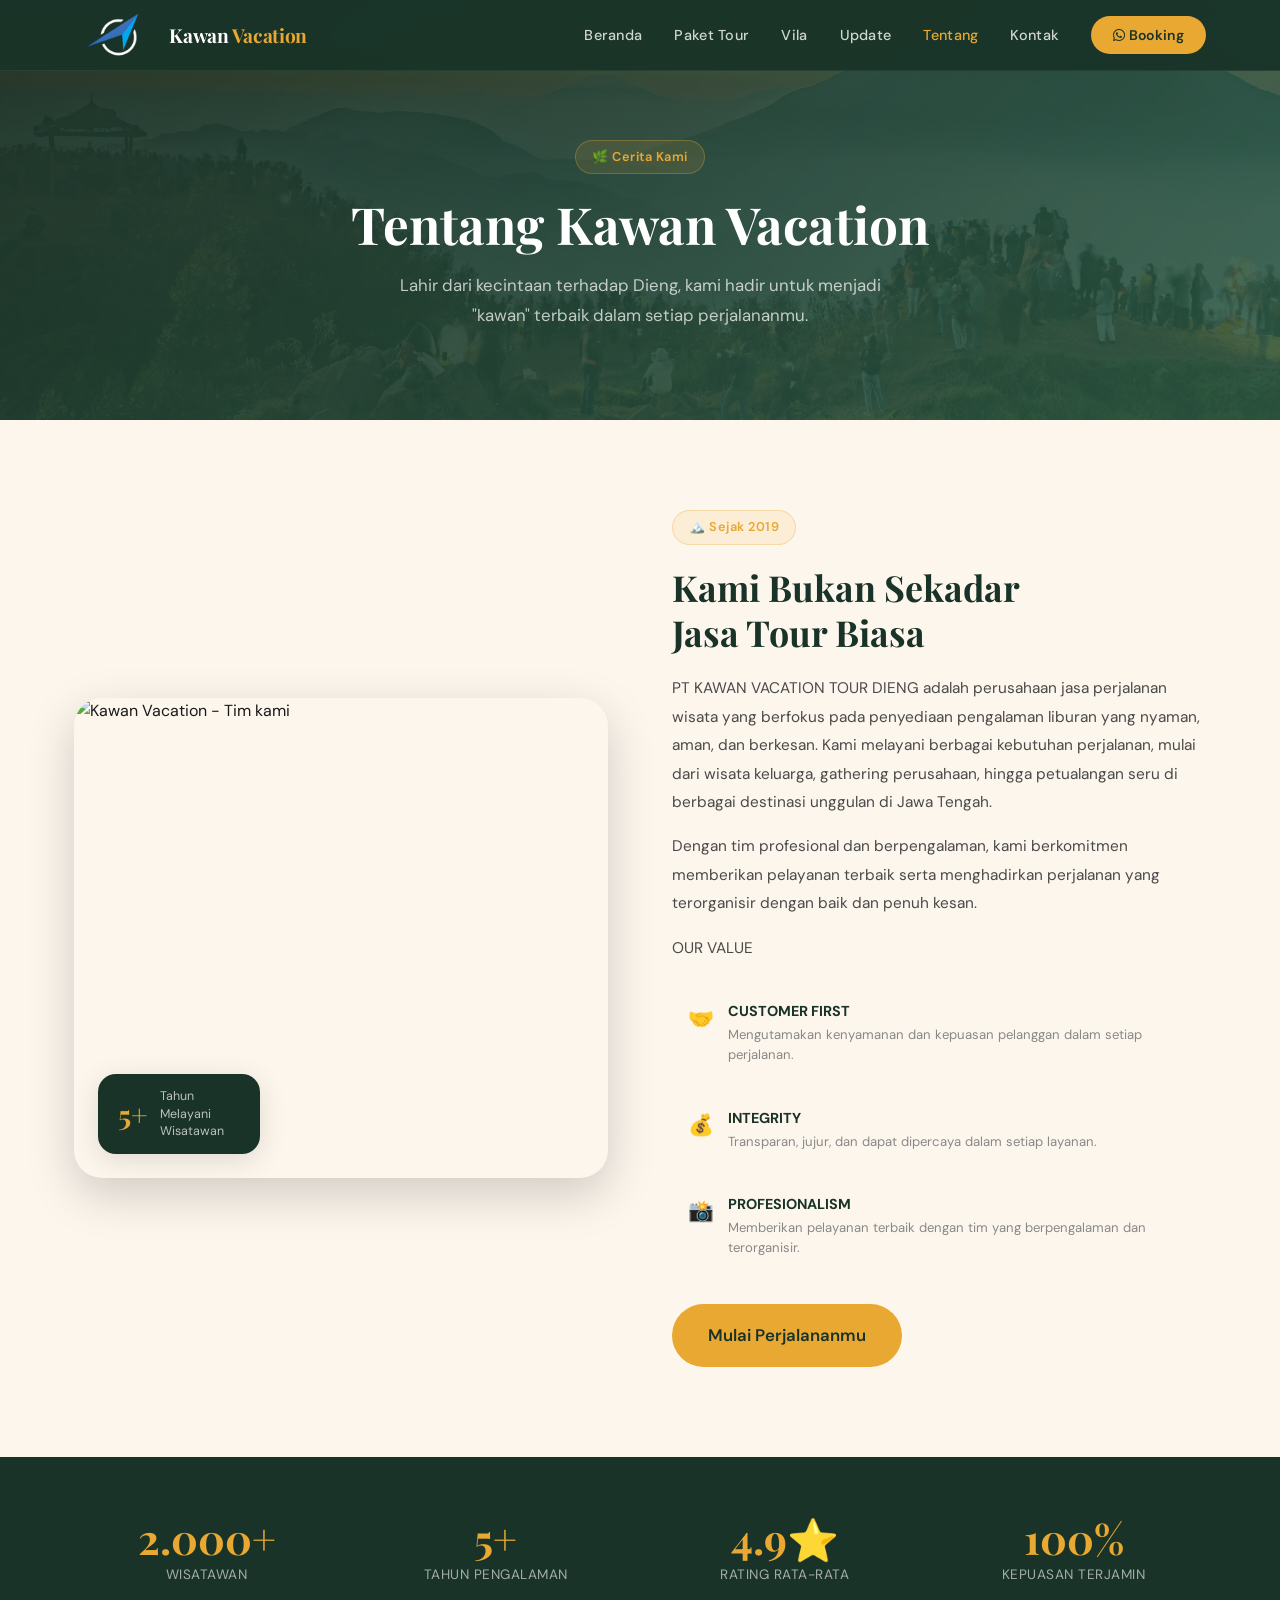
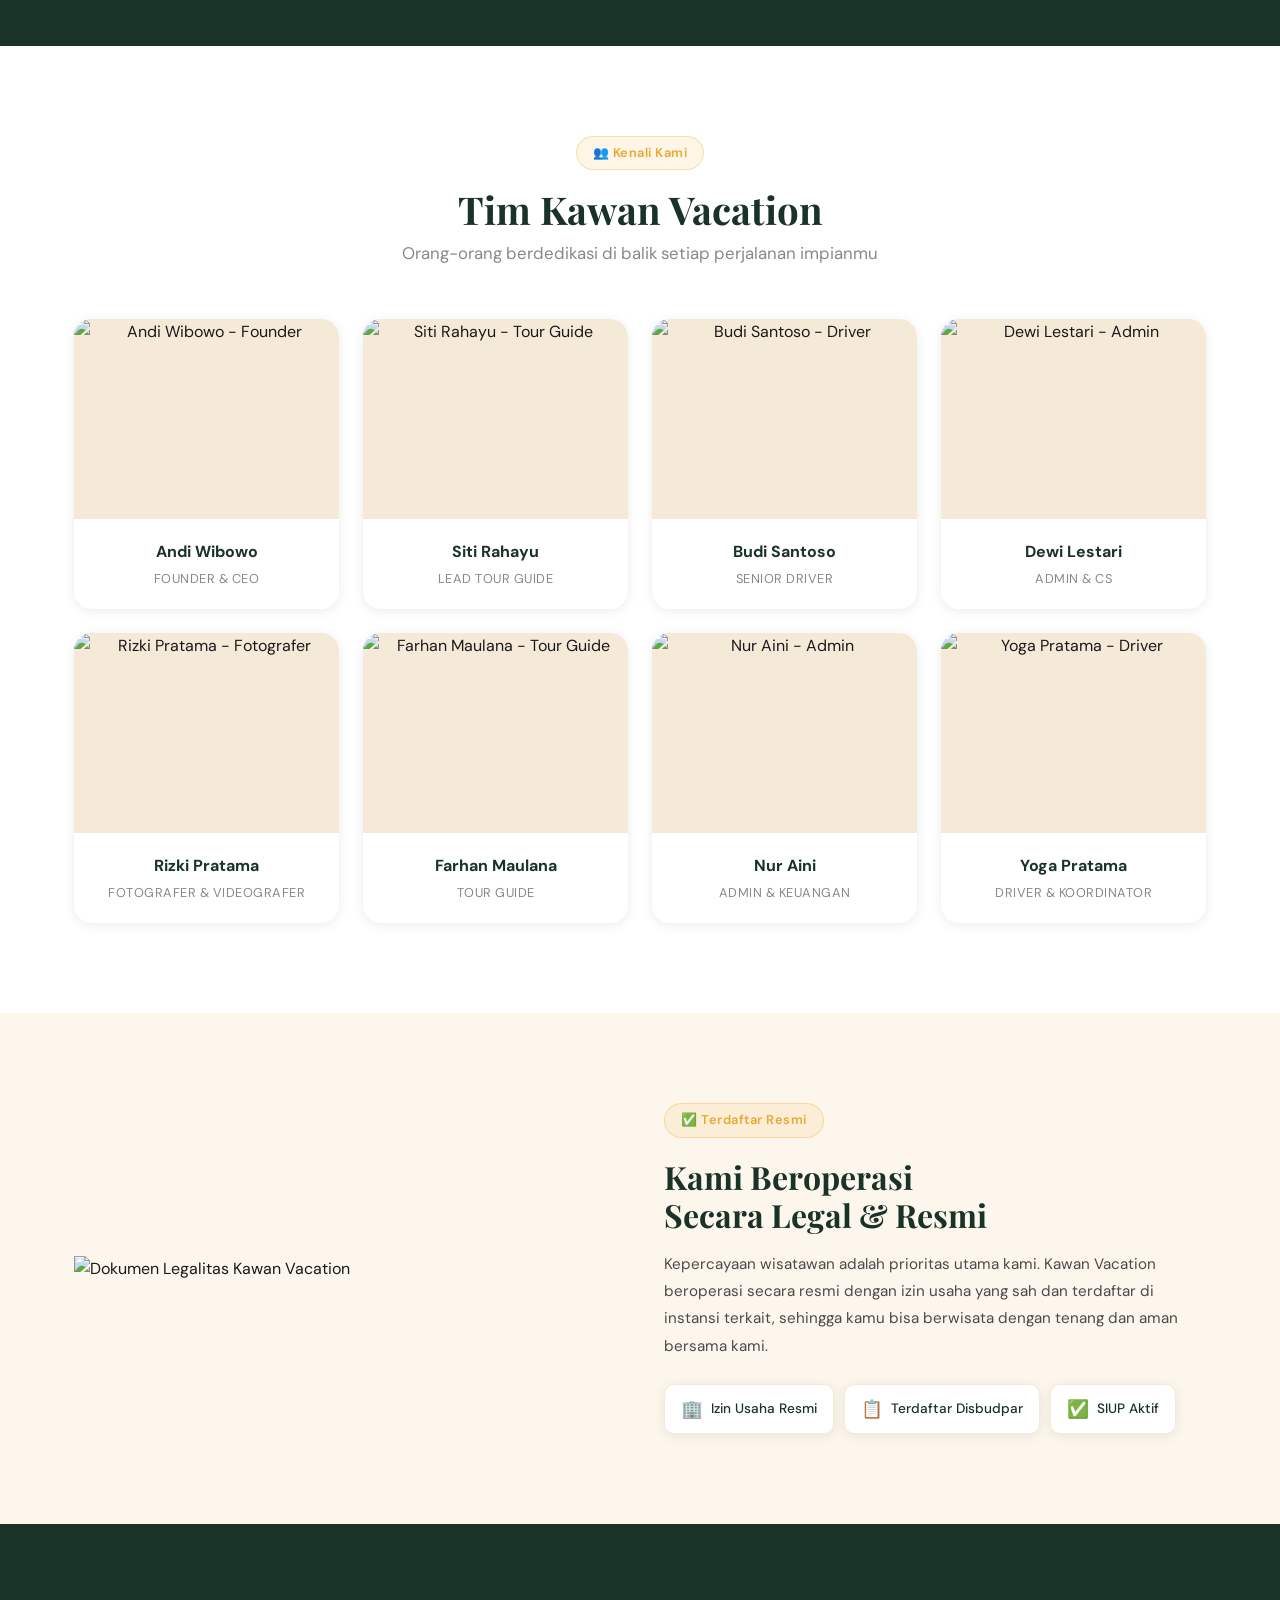
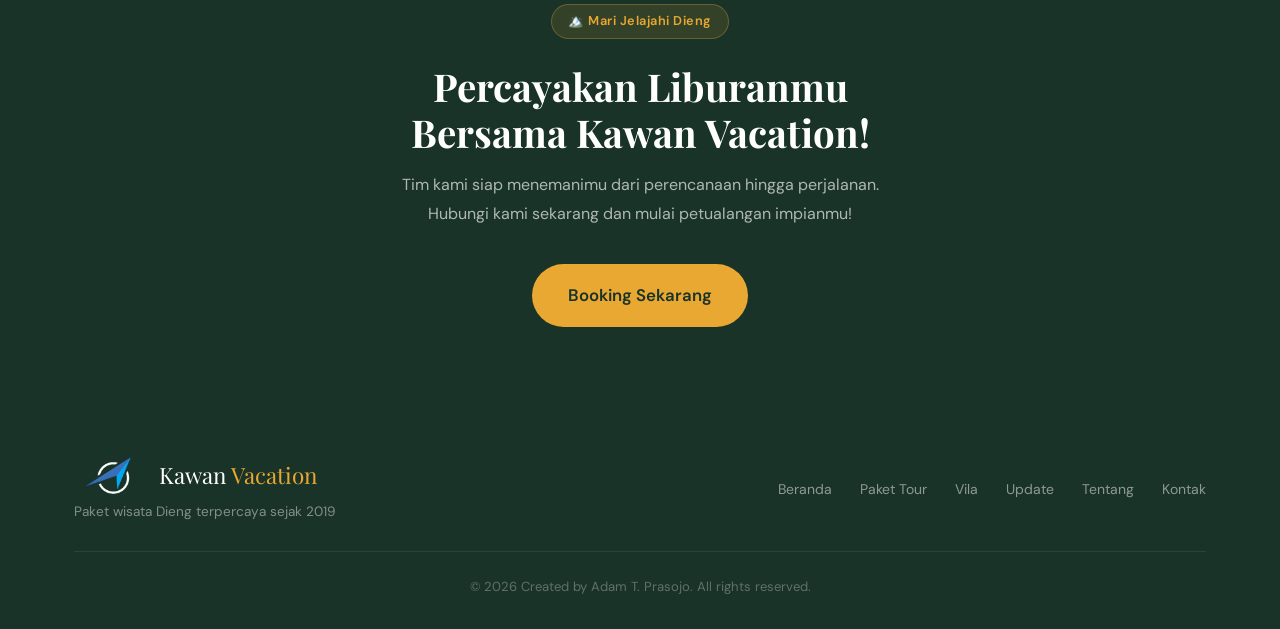
==== about.html @ 7373d50a "Update about.html" ====
<!DOCTYPE html>
<html lang="id">
<head>
  <meta charset="UTF-8" />
  <meta name="viewport" content="width=device-width, initial-scale=1.0" />
  <title>Tentang Kami — Kawan Vacation</title>
  <meta name="description" content="Kawan Vacation — penyedia jasa wisata Dieng terpercaya sejak 2019. Kenali tim kami, cerita kami, dan komitmen kami terhadap kepuasan wisatawan." />
  <link rel="stylesheet" href="css/style (1).css" />
  <link rel="stylesheet" href="https://cdnjs.cloudflare.com/ajax/libs/font-awesome/6.5.0/css/all.min.css">
</head>
<body>

  <!-- ========== NAVBAR ========== -->
  <nav class="navbar">
    <div class="container">
      <a href="index.html" class="navbar-logo">
        <div class="logo-icon">
    <img src="images/logo.png" alt="Kawan Vacation">
  </div>
  <div class="logo-text">Kawan <span>Vacation</span></div>
      </a>
      <ul class="navbar-links" id="navLinks">
        <li><a href="index.html">Beranda</a></li>
        <li><a href="tour.html">Paket Tour</a></li>
        <li><a href="vila.html">Vila</a></li>
        <li><a href="update.html">Update</a></li>
        <li><a href="about.html" class="active">Tentang</a></li>
        <li><a href="contact.html">Kontak</a></li>
        <li><a href="https://wa.me/6282241704850" class="navbar-cta" target="_blank"><i class="fa-brands fa-whatsapp"></i> Booking</a></li>
      </ul>
      <button class="hamburger" id="hamburger" aria-label="Menu">
        <span></span><span></span><span></span>
      </button>
    </div>
  </nav>

  <!-- ========== PAGE HERO ========== -->
  <section class="page-hero">
    <div class="container">
      <span class="badge">🌿 Cerita Kami</span>
      <h1>Tentang Kawan Vacation</h1>
      <p>Lahir dari kecintaan terhadap Dieng, kami hadir untuk menjadi "kawan" terbaik dalam setiap perjalananmu.</p>
    </div>
  </section>

  <!-- ========== STORY SECTION ========== -->
  <section class="section" style="background: var(--cream);">
    <div class="container">
      <div class="about-story-grid">

        <!-- Image Side -->
        <div class="about-story-img">
          <img src="images/tour-1.jpg" alt="Kawan Vacation - Tim kami" loading="lazy" />
          <div class="img-badge">
            <div class="badge-num">5+</div>
            <div class="badge-label">Tahun Melayani Wisatawan</div>
          </div>
        </div>

        <!-- Text Side -->
        <div class="about-story-text">
          <span class="badge">🏔️ Sejak 2019</span>
          <h2>Kami Bukan Sekadar<br/>Jasa Tour Biasa</h2>
          <p>
            PT KAWAN VACATION TOUR DIENG adalah perusahaan jasa perjalanan wisata yang berfokus pada penyediaan pengalaman liburan yang nyaman, aman, dan berkesan. Kami melayani berbagai kebutuhan perjalanan, mulai dari wisata keluarga, gathering perusahaan, hingga petualangan seru di berbagai destinasi unggulan di Jawa Tengah.
          </p>
          <p>
            Dengan tim profesional dan berpengalaman, kami berkomitmen memberikan pelayanan terbaik serta menghadirkan perjalanan yang terorganisir dengan baik dan penuh kesan.
          </p>
          <p>
            OUR VALUE
          </p>

          <div class="about-values">
            <div class="about-value">
              <div class="v-icon">🤝</div>
              <div>
                <h4>CUSTOMER FIRST</h4>
                <p>Mengutamakan kenyamanan dan kepuasan pelanggan dalam setiap perjalanan.</p>
              </div>
            </div>
            <div class="about-value">
              <div class="v-icon">💰</div>
              <div>
                <h4>INTEGRITY</h4>
                <p>Transparan, jujur, dan dapat dipercaya dalam setiap layanan.</p>
              </div>
            </div>
            <div class="about-value">
              <div class="v-icon">📸</div>
              <div>
                <h4>PROFESIONALISM</h4>
                <p>Memberikan pelayanan terbaik dengan tim yang berpengalaman dan terorganisir.</p>
              </div>
            </div>
          </div>

          <a href="https://wa.me/6282241704850" class="btn btn-primary btn-lg btn-wa">
            Mulai Perjalananmu
          </a>
        </div>

      </div>
    </div>
  </section>

  <!-- ========== STATS ROW ========== -->
  <section style="background: var(--green-dark); padding: 60px 0;">
    <div class="container">
      <div style="display:grid; grid-template-columns: repeat(4, 1fr); gap:24px; text-align:center;">
        <div>
          <div style="font-family:'Playfair Display',serif; font-size:2.6rem; font-weight:700; color:var(--gold); line-height:1;">2.000+</div>
          <div style="font-size:0.85rem; color:rgba(255,255,255,0.6); margin-top:6px; text-transform:uppercase; letter-spacing:0.5px;">Wisatawan</div>
        </div>
        <div>
          <div style="font-family:'Playfair Display',serif; font-size:2.6rem; font-weight:700; color:var(--gold); line-height:1;">5+</div>
          <div style="font-size:0.85rem; color:rgba(255,255,255,0.6); margin-top:6px; text-transform:uppercase; letter-spacing:0.5px;">Tahun Pengalaman</div>
        </div>
        <div>
          <div style="font-family:'Playfair Display',serif; font-size:2.6rem; font-weight:700; color:var(--gold); line-height:1;">4.9⭐</div>
          <div style="font-size:0.85rem; color:rgba(255,255,255,0.6); margin-top:6px; text-transform:uppercase; letter-spacing:0.5px;">Rating Rata-rata</div>
        </div>
        <div>
          <div style="font-family:'Playfair Display',serif; font-size:2.6rem; font-weight:700; color:var(--gold); line-height:1;">100%</div>
          <div style="font-size:0.85rem; color:rgba(255,255,255,0.6); margin-top:6px; text-transform:uppercase; letter-spacing:0.5px;">Kepuasan Terjamin</div>
        </div>
      </div>
    </div>
  </section>

  <!-- ========== TEAM SECTION ========== -->
  <section class="section" style="background: var(--white);">
    <div class="container">

      <div style="text-align:center; margin-bottom:52px;">
        <span class="badge" style="margin-bottom:16px; display:inline-flex;">👥 Kenali Kami</span>
        <h2 class="section-title">Tim Kawan Vacation</h2>
        <p class="section-subtitle">Orang-orang berdedikasi di balik setiap perjalanan impianmu</p>
      </div>

      <div class="team-grid">

        <div class="team-card">
          <div class="team-photo">
            <img src="images/team-1.jpg" alt="Andi Wibowo - Founder" loading="lazy" />
          </div>
          <div class="team-info">
            <h4>Andi Wibowo</h4>
            <div class="team-role">Founder & CEO</div>
          </div>
        </div>

        <div class="team-card">
          <div class="team-photo">
            <img src="images/team-1.jpg" alt="Siti Rahayu - Tour Guide" loading="lazy" />
          </div>
          <div class="team-info">
            <h4>Siti Rahayu</h4>
            <div class="team-role">Lead Tour Guide</div>
          </div>
        </div>

        <div class="team-card">
          <div class="team-photo">
            <img src="images/team-1.jpg" alt="Budi Santoso - Driver" loading="lazy" />
          </div>
          <div class="team-info">
            <h4>Budi Santoso</h4>
            <div class="team-role">Senior Driver</div>
          </div>
        </div>

        <div class="team-card">
          <div class="team-photo">
            <img src="images/team-1.jpg" alt="Dewi Lestari - Admin" loading="lazy" />
          </div>
          <div class="team-info">
            <h4>Dewi Lestari</h4>
            <div class="team-role">Admin & CS</div>
          </div>
        </div>

        <div class="team-card">
          <div class="team-photo">
            <img src="images/team-1.jpg" alt="Rizki Pratama - Fotografer" loading="lazy" />
          </div>
          <div class="team-info">
            <h4>Rizki Pratama</h4>
            <div class="team-role">Fotografer & Videografer</div>
          </div>
        </div>

        <div class="team-card">
          <div class="team-photo">
            <img src="images/team-1.jpg" alt="Farhan Maulana - Tour Guide" loading="lazy" />
          </div>
          <div class="team-info">
            <h4>Farhan Maulana</h4>
            <div class="team-role">Tour Guide</div>
          </div>
        </div>

        <div class="team-card">
          <div class="team-photo">
            <img src="images/team-1.jpg" alt="Nur Aini - Admin" loading="lazy" />
          </div>
          <div class="team-info">
            <h4>Nur Aini</h4>
            <div class="team-role">Admin & Keuangan</div>
          </div>
        </div>

        <div class="team-card">
          <div class="team-photo">
            <img src="images/team-1.jpg" alt="Yoga Pratama - Driver" loading="lazy" />
          </div>
          <div class="team-info">
            <h4>Yoga Pratama</h4>
            <div class="team-role">Driver & Koordinator</div>
          </div>
        </div>

      </div>
    </div>
  </section>

  <!-- ========== LEGALITY SECTION ========== -->
  <section class="section legal-section">
    <div class="container">
      <div class="legal-inner">

        <div class="legalitas-img-wrap">
          <img src="images/legal.jpg" alt="Dokumen Legalitas Kawan Vacation" loading="lazy" />
        </div>

        <div class="legal-content">
          <span class="badge">✅ Terdaftar Resmi</span>
          <h2>Kami Beroperasi<br/>Secara Legal & Resmi</h2>
          <p>
            Kepercayaan wisatawan adalah prioritas utama kami. Kawan Vacation beroperasi secara resmi dengan izin usaha yang sah dan terdaftar di instansi terkait, sehingga kamu bisa berwisata dengan tenang dan aman bersama kami.
          </p>

          <div class="legal-badges">
            <div class="legal-badge">
              <span>🏢</span> Izin Usaha Resmi
            </div>
            <div class="legal-badge">
              <span>📋</span> Terdaftar Disbudpar
            </div>
            <div class="legal-badge">
              <span>✅</span> SIUP Aktif
            </div>
          </div>
        </div>

      </div>
    </div>
  </section>

  <!-- ========== CTA BANNER ========== -->
  <section class="cta-banner">
    <div class="container">
      <span class="badge" style="display:inline-flex; margin-bottom:16px;">🏔️ Mari Jelajahi Dieng</span>
      <h2>Percayakan Liburanmu<br/>Bersama Kawan Vacation!</h2>
      <p>Tim kami siap menemanimu dari perencanaan hingga perjalanan. Hubungi kami sekarang dan mulai petualangan impianmu!</p>
      <a href="https://wa.me/6282241704850?text=Saya%20ingin%20booking%20paket%20wisata%20Dieng" class="btn btn-primary btn-lg btn-wa">
        Booking Sekarang
      </a>
    </div>
  </section>

  <!-- ========== FOOTER ========== -->
  <footer class="footer">
    <div class="container">
      <div class="footer-inner">
        <div class="footer-brand">
          <div class="footer-logo">
          <img src="images/logo.png" alt="Kawan Vacation">
          <div class="logo-text">Kawan <span>Vacation</span></div>
        </div>
          <p>Paket wisata Dieng terpercaya sejak 2019</p>
        </div>
        <ul class="footer-links">
          <li><a href="index.html">Beranda</a></li>
          <li><a href="tour.html">Paket Tour</a></li>
          <li><a href="vila.html">Vila</a></li>
          <li><a href="update.html">Update</a></li>
          <li><a href="about.html">Tentang</a></li>
          <li><a href="contact.html">Kontak</a></li>
        </ul>
      </div>
      <p class="footer-copy">© 2026 Created by Adam T. Prasojo. All rights reserved.</p>
    </div>
  </footer>

  <script>
    const hamburger = document.getElementById('hamburger');
    const navLinks  = document.getElementById('navLinks');
    hamburger.addEventListener('click', () => navLinks.classList.toggle('open'));
  </script>
</body>
</html>
---- css/style (1).css ----
/* ============================================
   KAWAN VACATION — Shared Design System
   ============================================ */

@import url('https://fonts.googleapis.com/css2?family=Playfair+Display:wght@600;700;800&family=DM+Sans:wght@300;400;500;600&display=swap');

/* --- CSS Variables --- */
:root {
  --green-dark:   #1a3328;
  --green-mid:    #2d5a45;
  --green-light:  #3d7a5e;
  --gold:         #e8a832;
  --gold-light:   #f5c842;
  --cream:        #fdf6ed;
  --cream-dark:   #f5ead8;
  --white:        #ffffff;
  --text-dark:    #1a1a1a;
  --text-mid:     #4a4a4a;
  --text-muted:   #888888;
  --shadow-sm:    0 2px 12px rgba(0,0,0,0.08);
  --shadow-md:    0 6px 28px rgba(0,0,0,0.12);
  --shadow-lg:    0 16px 48px rgba(0,0,0,0.18);
  --radius-sm:    10px;
  --radius-md:    18px;
  --radius-lg:    28px;
  --radius-full:  999px;
  --transition:   all 0.3s cubic-bezier(0.4, 0, 0.2, 1);
}

/* --- Reset --- */
*, *::before, *::after { box-sizing: border-box; margin: 0; padding: 0; }
html { scroll-behavior: smooth; }
body {
  font-family: 'DM Sans', sans-serif;
  background: var(--cream);
  color: var(--text-dark);
  line-height: 1.6;
  -webkit-font-smoothing: antialiased;
}
img { display: block; width: 100%; object-fit: cover; }
a { text-decoration: none; color: inherit; }
ul { list-style: none; }

/* --- Typography --- */
.font-display { font-family: 'Playfair Display', serif; }

h1, h2, h3 { font-family: 'Playfair Display', serif; line-height: 1.2; }

/* --- Layout --- */
.container {
  max-width: 1180px;
  margin: 0 auto;
  padding: 0 24px;
}

.section {
  padding: 90px 0;
}

.section-title {
  font-size: clamp(1.8rem, 3vw, 2.6rem);
  color: var(--green-dark);
  margin-bottom: 8px;
}
.section-subtitle {
  font-size: 1.05rem;
  color: var(--text-muted);
  margin-bottom: 52px;
}

/* --- Navbar --- */
.navbar {
  position: fixed;
  top: 0; left: 0; right: 0;
  z-index: 999;
  background: rgba(26, 51, 40, 0.96);
  backdrop-filter: blur(12px);
  -webkit-backdrop-filter: blur(12px);
  border-bottom: 1px solid rgba(255,255,255,0.06);
  transition: var(--transition);
}

.navbar .container {
  display: flex;
  align-items: center;
  justify-content: space-between;
  height: 70px;
}

.navbar-logo {
  display: flex;
  align-items: center;
  gap: 10px;
}
.navbar-logo .logo-icon {
  width: auto;
  height: auto;
  background: none;
  border-radius: 0;
  padding: 0;
}
.navbar-logo .logo-icon img {
  height: 48px;   /* bebas: 48–60px */
  width: auto;
  display: block;
}

.navbar-logo .logo-text {
  font-family: 'Playfair Display', serif;
  font-size: 1.2rem;
  font-weight: 700;
  color: var(--white);
  letter-spacing: -0.3px;
}
.navbar-logo .logo-text span { color: var(--gold); }

.navbar-links {
  display: flex;
  gap: 32px;
}
.navbar-links a {
  color: rgba(255,255,255,0.8);
  font-size: 0.9rem;
  font-weight: 500;
  transition: var(--transition);
  letter-spacing: 0.3px;
}
.navbar-links a:hover,
.navbar-links a.active { color: var(--gold); }

.navbar-cta {
  background: var(--gold);
  color: var(--green-dark) !important;
  font-weight: 600 !important;
  padding: 10px 22px;
  border-radius: var(--radius-full);
  font-size: 0.875rem !important;
  transition: var(--transition) !important;
  white-space: nowrap;
}
.navbar-cta:hover {
  background: var(--gold-light) !important;
  transform: translateY(-1px);
  box-shadow: 0 4px 16px rgba(232,168,50,0.4) !important;
}

/* Hamburger */
.hamburger {
  display: none;
  flex-direction: column;
  gap: 5px;
  background: none;
  border: none;
  cursor: pointer;
  padding: 4px;
}
.hamburger span {
  display: block;
  width: 24px; height: 2px;
  background: var(--white);
  border-radius: 2px;
  transition: var(--transition);
}

/* --- Buttons --- */
.btn {
  display: inline-flex;
  align-items: center;
  gap: 8px;
  padding: 14px 28px;
  border-radius: var(--radius-full);
  font-family: 'DM Sans', sans-serif;
  font-size: 0.95rem;
  font-weight: 600;
  cursor: pointer;
  border: none;
  transition: var(--transition);
  white-space: nowrap;
}
.btn-primary {
  background: var(--gold);
  color: var(--green-dark);
}
.btn-primary:hover {
  background: var(--gold-light);
  transform: translateY(-2px);
  box-shadow: 0 8px 24px rgba(232,168,50,0.45);
}
.btn-outline {
  background: transparent;
  color: var(--white);
  border: 2px solid rgba(255,255,255,0.5);
}
.btn-outline:hover {
  background: rgba(255,255,255,0.1);
  border-color: var(--white);
}
.btn-green {
  background: var(--green-mid);
  color: var(--white);
}
.btn-green:hover {
  background: var(--green-dark);
  transform: translateY(-2px);
  box-shadow: 0 8px 24px rgba(26,51,40,0.3);
}
.btn-full { width: 100%; justify-content: center; }
.btn-lg { padding: 18px 36px; font-size: 1.05rem; }
.btn-wa::before { content: none !important; }

/* --- Cards --- */
.card {
  background: var(--white);
  border-radius: var(--radius-md);
  overflow: hidden;
  box-shadow: var(--shadow-sm);
  transition: var(--transition);
}
.card:hover {
  transform: translateY(-6px);
  box-shadow: var(--shadow-md);
}
.card-img {
  height: 220px;
  overflow: hidden;
  position: relative;
  background: var(--cream-dark);
}
.card-img img {
  height: 100%;
  transition: transform 0.5s ease;
}
.card:hover .card-img img { transform: scale(1.06); }
.card-body { padding: 24px; }
.card-label {
  display: inline-block;
  background: var(--cream-dark);
  color: var(--green-mid);
  font-size: 0.75rem;
  font-weight: 600;
  padding: 4px 12px;
  border-radius: var(--radius-full);
  margin-bottom: 10px;
  letter-spacing: 0.5px;
  text-transform: uppercase;
}
.card-title {
  font-size: 1.2rem;
  color: var(--green-dark);
  margin-bottom: 6px;
}
.card-price {
  font-size: 1.35rem;
  font-weight: 700;
  color: var(--gold);
  margin-bottom: 12px;
}
.card-price span {
  font-size: 0.8rem;
  font-weight: 400;
  color: var(--text-muted);
}
.card-desc {
  font-size: 0.9rem;
  color: var(--text-mid);
  margin-bottom: 20px;
  line-height: 1.7;
}

/* Facility list */
.facility-list {
  margin-bottom: 20px;
}
.facility-list li {
  font-size: 0.875rem;
  color: var(--text-mid);
  padding: 5px 0;
  display: flex;
  align-items: center;
  gap: 8px;
  border-bottom: 1px solid var(--cream-dark);
}
.facility-list li:last-child { border-bottom: none; }
.facility-list li::before {
  content: "✓";
  color: var(--green-mid);
  font-weight: 700;
  font-size: 0.8rem;
  flex-shrink: 0;
}

/* --- Grid --- */
.grid-2 { display: grid; grid-template-columns: repeat(2, 1fr); gap: 28px; }
.grid-3 { display: grid; grid-template-columns: repeat(3, 1fr); gap: 28px; }
.grid-4 { display: grid; grid-template-columns: repeat(4, 1fr); gap: 24px; }

/* --- Badge --- */
.badge {
  display: inline-flex;
  align-items: center;
  gap: 6px;
  background: rgba(232,168,50,0.12);
  color: var(--gold);
  border: 1px solid rgba(232,168,50,0.3);
  padding: 6px 16px;
  border-radius: var(--radius-full);
  font-size: 0.8rem;
  font-weight: 600;
  letter-spacing: 0.5px;
}

/* ============================================
   HERO SECTION
   ============================================ */
.hero {
  min-height: 100vh;
  background:
    linear-gradient(165deg, rgba(10,28,20,0.88) 0%, rgba(30,70,50,0.72) 60%, rgba(10,28,20,0.9) 100%),
    url('images/tour-2.jpg') center/cover no-repeat;
  display: flex;
  align-items: center;
  padding: 120px 0 80px;
  position: relative;
  overflow: hidden;
}
.hero::after {
  content: '';
  position: absolute;
  bottom: -2px; left: 0; right: 0;
  height: 80px;
  background: var(--cream);
  clip-path: ellipse(55% 100% at 50% 100%);
}

.hero-content {
  max-width: 680px;
}
.hero-badge { margin-bottom: 20px; }
.hero-title {
  font-size: clamp(2.2rem, 4.5vw, 3.6rem);
  color: var(--white);
  line-height: 1.15;
  margin-bottom: 16px;
  letter-spacing: -0.5px;
}
.hero-title em {
  font-style: normal;
  color: var(--gold);
  display: block;
}
.hero-subtitle {
  font-size: 1.05rem;
  color: rgba(255,255,255,0.75);
  margin-bottom: 40px;
  max-width: 500px;
  line-height: 1.8;
}

/* Package Pills in Hero */
.hero-packages {
  display: flex;
  flex-wrap: wrap;
  gap: 10px;
  margin-bottom: 40px;
}
.pkg-pill {
  background: rgba(255,255,255,0.1);
  border: 1px solid rgba(255,255,255,0.2);
  backdrop-filter: blur(8px);
  border-radius: var(--radius-full);
  padding: 8px 16px;
  font-size: 0.82rem;
  color: var(--white);
  transition: var(--transition);
  cursor: default;
}
.pkg-pill:hover {
  background: rgba(232,168,50,0.2);
  border-color: var(--gold);
  color: var(--gold);
}
.pkg-pill strong { color: var(--gold-light); font-weight: 600; }

.hero-cta { display: flex; gap: 14px; flex-wrap: wrap; }

/* ============================================
   TRUST / RATING SECTION
   ============================================ */
.trust-section {
  padding: 60px 0;
  background: var(--white);
}
.trust-inner {
  display: flex;
  align-items: center;
  justify-content: space-between;
  gap: 40px;
  flex-wrap: wrap;
}
.trust-rating {
  display: flex;
  align-items: center;
  gap: 16px;
}
.rating-score {
  font-family: 'Playfair Display', serif;
  font-size: 3.2rem;
  font-weight: 700;
  color: var(--green-dark);
  line-height: 1;
}
.rating-stars { font-size: 1.2rem; letter-spacing: 2px; }
.rating-label { font-size: 0.85rem; color: var(--text-muted); margin-top: 2px; }
.trust-divider {
  width: 1px;
  height: 60px;
  background: var(--cream-dark);
}
.trust-stat {
  text-align: center;
}
.trust-stat .number {
  font-family: 'Playfair Display', serif;
  font-size: 1.8rem;
  font-weight: 700;
  color: var(--green-dark);
}
.trust-stat .label {
  font-size: 0.8rem;
  color: var(--text-muted);
  text-transform: uppercase;
  letter-spacing: 0.5px;
}
.trust-text {
  max-width: 320px;
  font-size: 0.95rem;
  color: var(--text-mid);
  line-height: 1.7;
}
.trust-text strong { color: var(--green-dark); }

/* ============================================
   FEATURED PACKAGES
   ============================================ */
.featured-packages {
  background: var(--cream);
}
.section-header {
  display: flex;
  align-items: flex-end;
  justify-content: space-between;
  margin-bottom: 52px;
  flex-wrap: wrap;
  gap: 16px;
}
.section-header .left { }

/* ============================================
   TOUR PAGE — MAIN PACKAGES
   ============================================ */
.tour-hero {
  background:
    linear-gradient(135deg, rgba(26,51,40,0.95) 0%, rgba(45,90,69,0.85) 100%),
    url('images/tour-1.jpg') center/cover no-repeat;
  padding: 140px 0 90px;
  text-align: center;
}
.tour-hero h1 { color: var(--white); margin-bottom: 14px; }
.tour-hero p  { color: rgba(255,255,255,0.72); font-size: 1.05rem; }

.pickup-tag {
  display: inline-flex;
  align-items: center;
  gap: 6px;
  background: var(--cream-dark);
  color: var(--green-mid);
  font-size: 0.8rem;
  font-weight: 600;
  padding: 5px 12px;
  border-radius: var(--radius-full);
  margin-bottom: 12px;
}

/* ============================================
   EXTRA PAKET — 2 col layout
   ============================================ */
.extra-section { background: var(--white); }

.extra-item {
  display: grid;
  grid-template-columns: 1fr 1fr;
  gap: 0;
  border-radius: var(--radius-md);
  overflow: hidden;
  box-shadow: var(--shadow-sm);
  margin-bottom: 32px;
  background: var(--white);
  transition: var(--transition);
}
.extra-item:hover { box-shadow: var(--shadow-md); }
.extra-item.reverse { direction: rtl; }
.extra-item.reverse > * { direction: ltr; }

.extra-img {
  height: 320px;
  overflow: hidden;
  position: relative;
  background: var(--cream-dark);
}
.extra-img img { height: 100%; object-fit: cover; transition: transform 0.5s ease; }
.extra-item:hover .extra-img img { transform: scale(1.04); }

.extra-content {
  padding: 36px 40px;
  display: flex;
  flex-direction: column;
  justify-content: center;
}
.extra-content .card-label { margin-bottom: 10px; }
.extra-content h3 {
  font-size: 1.5rem;
  color: var(--green-dark);
  margin-bottom: 6px;
}
.extra-content .card-price { margin-bottom: 6px; }
.extra-min {
  font-size: 0.82rem;
  color: var(--text-muted);
  margin-bottom: 18px;
}
.extra-content .facility-list { margin-bottom: 24px; }

/* Jeep zones */
.jeep-zones {
  display: flex;
  flex-direction: column;
  gap: 8px;
  margin-bottom: 20px;
}
.jeep-zone {
  display: flex;
  align-items: center;
  justify-content: space-between;
  background: var(--cream);
  border-radius: var(--radius-sm);
  padding: 10px 16px;
  font-size: 0.875rem;
}
.jeep-zone .zone-name { font-weight: 600; color: var(--green-dark); }
.jeep-zone .zone-price { color: var(--gold); font-weight: 700; }
.jeep-zone .zone-cap { color: var(--text-muted); font-size: 0.78rem; }

/* ============================================
   VEHICLE RENTAL
   ============================================ */
.vehicle-section { background: var(--cream); }
.vehicle-section .section-hero-sub {
  text-align: center;
  margin-bottom: 48px;
}
.vehicle-section .start-from {
  display: inline-block;
  background: var(--green-dark);
  color: var(--gold);
  padding: 8px 24px;
  border-radius: var(--radius-full);
  font-size: 0.95rem;
  font-weight: 600;
  margin-top: 10px;
}

.vehicle-card {
  background: var(--white);
  border-radius: var(--radius-md);
  overflow: hidden;
  box-shadow: var(--shadow-sm);
  transition: var(--transition);
  text-align: center;
}
.vehicle-card:hover {
  transform: translateY(-5px);
  box-shadow: var(--shadow-md);
}
.vehicle-card .card-img { height: 180px; }
.vehicle-card .card-body { padding: 20px; }
.vehicle-card h3 { font-size: 1rem; color: var(--green-dark); margin-bottom: 4px; }
.vehicle-card .v-price { font-size: 1.15rem; font-weight: 700; color: var(--gold); margin-bottom: 4px; }
.vehicle-card .v-cap { font-size: 0.8rem; color: var(--text-muted); }

.vehicle-cta-wrap {
  text-align: center;
  margin-top: 48px;
}

/* ============================================
   FOOTER
   ============================================ */
.footer {
  background: var(--green-dark);
  color: rgba(255,255,255,0.6);
  padding: 48px 0 32px;
}
.footer-logo {
  display: flex;
  align-items: center;
  gap: 10px;
}

.footer-logo img {
  height: 42px;
  width: auto;
}
.footer-inner {
  display: flex;
  align-items: center;
  justify-content: space-between;
  flex-wrap: wrap;
  gap: 20px;
  padding-bottom: 28px;
  border-bottom: 1px solid rgba(255,255,255,0.08);
  margin-bottom: 24px;
}
.footer-brand .logo-text {
  font-family: 'Playfair Display', serif;
  font-size: 1.4rem;
  color: var(--white);
}
.footer-brand .logo-text span { color: var(--gold); }
.footer-brand p {
  font-size: 0.85rem;
  color: rgba(255,255,255,0.45);
  margin-top: 4px;
}
.footer-links {
  display: flex;
  gap: 28px;
}
.footer-links a {
  font-size: 0.875rem;
  color: rgba(255,255,255,0.5);
  transition: var(--transition);
}
.footer-links a:hover { color: var(--gold); }
.footer-copy {
  text-align: center;
  font-size: 0.82rem;
  color: rgba(255,255,255,0.3);
}

/* ============================================
   RESPONSIVE
   ============================================ */
@media (max-width: 1024px) {
  .grid-4 { grid-template-columns: repeat(2, 1fr); }
}

@media (max-width: 768px) {
  .section { padding: 64px 0; }

  .navbar-links { display: none; }
  .navbar-links.open {
    display: flex;
    flex-direction: column;
    position: absolute;
    top: 70px; left: 0; right: 0;
    background: var(--green-dark);
    padding: 20px 24px;
    gap: 18px;
    border-bottom: 1px solid rgba(255,255,255,0.1);
  }
  .hamburger { display: flex; }

  .grid-2, .grid-3, .grid-4 { grid-template-columns: 1fr; }

  .trust-inner { flex-direction: column; align-items: flex-start; }
  .trust-divider { display: none; }

  .section-header { flex-direction: column; align-items: flex-start; }

  .extra-item, .extra-item.reverse {
    grid-template-columns: 1fr;
    direction: ltr;
  }
  .extra-img { height: 240px; }

  .hero-packages { gap: 8px; }
  .pkg-pill { font-size: 0.78rem; padding: 7px 13px; }

  .footer-inner { flex-direction: column; }
  .footer-links { flex-wrap: wrap; gap: 16px; }
}

@media (max-width: 480px) {
  .hero-title { font-size: 2rem; }
  .hero-cta { flex-direction: column; }
  .btn-lg { width: 100%; justify-content: center; }
}

/* ============================================
   PAGE HERO (reusable sub-page banner)
   ============================================ */
.page-hero {
  background:
    linear-gradient(135deg, rgba(26,51,40,0.95) 0%, rgba(45,90,69,0.85) 100%),
    url('images/tour-1.jpg') center/cover no-repeat;
  padding: 140px 0 90px;
  text-align: center;
}
.page-hero h1 {
  color: var(--white);
  font-size: clamp(2rem, 4vw, 3.2rem);
  margin-bottom: 14px;
}
.page-hero p {
  color: rgba(255,255,255,0.72);
  font-size: 1.05rem;
  max-width: 520px;
  margin: 0 auto;
  line-height: 1.8;
}
.page-hero .badge { margin-bottom: 20px; display: inline-flex; }

/* ============================================
   NEWS / UPDATE PAGE
   ============================================ */
.news-card {
  background: var(--white);
  border-radius: var(--radius-md);
  overflow: hidden;
  box-shadow: var(--shadow-sm);
  transition: var(--transition);
  display: flex;
  flex-direction: column;
}
.news-card:hover {
  transform: translateY(-6px);
  box-shadow: var(--shadow-md);
}
.news-card .card-img { height: 210px; }
.news-card .card-img img { height: 100%; transition: transform 0.5s ease; }
.news-card:hover .card-img img { transform: scale(1.06); }

.news-body {
  padding: 24px;
  display: flex;
  flex-direction: column;
  flex: 1;
}
.news-meta {
  display: flex;
  align-items: center;
  gap: 10px;
  margin-bottom: 12px;
  flex-wrap: wrap;
}
.news-date {
  font-size: 0.78rem;
  color: var(--text-muted);
  display: flex;
  align-items: center;
  gap: 4px;
}
.news-title {
  font-size: 1.1rem;
  color: var(--green-dark);
  margin-bottom: 10px;
  line-height: 1.4;
}
.news-excerpt {
  font-size: 0.875rem;
  color: var(--text-mid);
  line-height: 1.75;
  flex: 1;
  margin-bottom: 20px;
}
.btn-text {
  background: none;
  border: none;
  color: var(--green-mid);
  font-family: 'DM Sans', sans-serif;
  font-size: 0.875rem;
  font-weight: 600;
  cursor: pointer;
  padding: 0;
  display: inline-flex;
  align-items: center;
  gap: 6px;
  transition: var(--transition);
}
.btn-text:hover {
  color: var(--gold);
  gap: 10px;
}

/* ============================================
   VILA PAGE
   ============================================ */
.vila-card {
  background: var(--white);
  border-radius: var(--radius-lg);
  overflow: hidden;
  box-shadow: var(--shadow-sm);
  margin-bottom: 48px;
  transition: var(--transition);
}
.vila-card:hover { box-shadow: var(--shadow-md); }

.vila-card-inner {
  display: grid;
  grid-template-columns: 1fr 1fr;
}
.vila-images {
  display: grid;
  grid-template-rows: 1fr 1fr;
  grid-template-columns: 1fr 1fr;
  gap: 3px;
  height: 400px;
  overflow: hidden;
}
.vila-img-main {
  grid-row: 1 / 3;
  grid-column: 1 / 2;
  overflow: hidden;
  background: var(--cream-dark);
}
.vila-img-main img { height: 100%; object-fit: cover; transition: transform 0.5s ease; }
.vila-card:hover .vila-img-main img { transform: scale(1.05); }

.vila-img-thumb {
  overflow: hidden;
  background: var(--cream-dark);
}
.vila-img-thumb img { height: 100%; object-fit: cover; transition: transform 0.4s ease; }
.vila-card:hover .vila-img-thumb img { transform: scale(1.06); }

.vila-content {
  padding: 36px 40px;
  display: flex;
  flex-direction: column;
  justify-content: center;
}
.vila-content .card-label { margin-bottom: 10px; }
.vila-content h3 {
  font-size: 1.6rem;
  color: var(--green-dark);
  margin-bottom: 6px;
}
.vila-content .card-price { margin-bottom: 8px; }
.vila-cap-tag {
  display: inline-flex;
  align-items: center;
  gap: 5px;
  font-size: 0.8rem;
  color: var(--text-muted);
  margin-bottom: 16px;
}
.vila-content .card-desc { margin-bottom: 16px; }
.vila-content .facility-list { margin-bottom: 24px; }

/* ============================================
   CONTACT PAGE
   ============================================ */
.contact-info-grid {
  display: grid;
  grid-template-columns: repeat(3, 1fr);
  gap: 24px;
  margin-bottom: 60px;
}
.contact-info-card {
  background: var(--white);
  border-radius: var(--radius-md);
  padding: 32px 24px;
  text-align: center;
  box-shadow: var(--shadow-sm);
  transition: var(--transition);
}
.contact-info-card:hover {
  transform: translateY(-4px);
  box-shadow: var(--shadow-md);
}
.contact-icon {
  width: 56px; height: 56px;
  background: var(--cream-dark);
  border-radius: var(--radius-md);
  display: flex; align-items: center; justify-content: center;
  font-size: 1.5rem;
  margin: 0 auto 16px;
}
.contact-info-card h4 {
  font-family: 'Playfair Display', serif;
  font-size: 1rem;
  color: var(--green-dark);
  margin-bottom: 6px;
}
.contact-info-card p {
  font-size: 0.875rem;
  color: var(--text-mid);
  line-height: 1.6;
}
.contact-info-card a {
  color: var(--green-mid);
  font-weight: 600;
  transition: var(--transition);
}
.contact-info-card a:hover { color: var(--gold); }

/* Contact form + map two-col */
.contact-two-col {
  display: grid;
  grid-template-columns: 1fr 1fr;
  gap: 40px;
  align-items: start;
}
.contact-form-wrap {
  background: var(--white);
  border-radius: var(--radius-md);
  padding: 40px;
  box-shadow: var(--shadow-sm);
}
.contact-form-wrap h3 {
  font-size: 1.4rem;
  color: var(--green-dark);
  margin-bottom: 24px;
}
.form-group {
  margin-bottom: 20px;
}
.form-group label {
  display: block;
  font-size: 0.85rem;
  font-weight: 600;
  color: var(--text-dark);
  margin-bottom: 7px;
  letter-spacing: 0.2px;
}
.form-group input,
.form-group textarea {
  width: 100%;
  padding: 13px 16px;
  background: var(--cream);
  border: 1.5px solid var(--cream-dark);
  border-radius: var(--radius-sm);
  font-family: 'DM Sans', sans-serif;
  font-size: 0.9rem;
  color: var(--text-dark);
  transition: var(--transition);
  outline: none;
  resize: none;
}
.form-group input:focus,
.form-group textarea:focus {
  border-color: var(--green-mid);
  background: var(--white);
  box-shadow: 0 0 0 3px rgba(45,90,69,0.1);
}
.form-group input::placeholder,
.form-group textarea::placeholder { color: var(--text-muted); }

.map-wrap {
  display: flex;
  flex-direction: column;
  gap: 20px;
}
.map-wrap h3 {
  font-size: 1.4rem;
  color: var(--green-dark);
}
.map-placeholder {
  width: 100%;
  height: 320px;
  border-radius: var(--radius-md);
  overflow: hidden;
  background: var(--cream-dark);
  border: 2px dashed rgba(45,90,69,0.2);
  display: flex;
  flex-direction: column;
  align-items: center;
  justify-content: center;
  gap: 8px;
  color: var(--text-muted);
  font-size: 0.9rem;
}
.map-placeholder .map-icon { font-size: 2.5rem; }
.map-placeholder strong { color: var(--green-mid); font-size: 1rem; }

/* ============================================
   ABOUT PAGE
   ============================================ */
.about-story-grid {
  display: grid;
  grid-template-columns: 1fr 1fr;
  gap: 64px;
  align-items: center;
}
.about-story-img {
  border-radius: var(--radius-lg);
  overflow: hidden;
  height: 480px;
  box-shadow: var(--shadow-lg);
  position: relative;
}
.about-story-img img { height: 100%; object-fit: cover; }
.about-story-img .img-badge {
  position: absolute;
  bottom: 24px; left: 24px;
  background: var(--green-dark);
  color: var(--white);
  padding: 14px 20px;
  border-radius: var(--radius-md);
  display: flex;
  align-items: center;
  gap: 12px;
  box-shadow: var(--shadow-md);
}
.about-story-img .img-badge .badge-num {
  font-family: 'Playfair Display', serif;
  font-size: 1.8rem;
  font-weight: 700;
  color: var(--gold);
  line-height: 1;
}
.about-story-img .img-badge .badge-label {
  font-size: 0.78rem;
  color: rgba(255,255,255,0.7);
  max-width: 80px;
  line-height: 1.4;
}

.about-story-text .badge { margin-bottom: 20px; }
.about-story-text h2 {
  font-size: clamp(1.7rem, 2.8vw, 2.4rem);
  color: var(--green-dark);
  margin-bottom: 20px;
  line-height: 1.25;
}
.about-story-text p {
  font-size: 0.96rem;
  color: var(--text-mid);
  line-height: 1.85;
  margin-bottom: 16px;
}
.about-values {
  display: flex;
  flex-direction: column;
  gap: 14px;
  margin: 24px 0 32px;
}
.about-value {
  display: flex;
  align-items: flex-start;
  gap: 14px;
  background: var(--cream);
  border-radius: var(--radius-sm);
  padding: 14px 16px;
}
.about-value .v-icon {
  font-size: 1.3rem;
  flex-shrink: 0;
  margin-top: 1px;
}
.about-value h4 {
  font-size: 0.9rem;
  color: var(--green-dark);
  margin-bottom: 2px;
}
.about-value p {
  font-size: 0.82rem;
  color: var(--text-muted);
  margin: 0;
  line-height: 1.5;
}

/* Team */
.team-grid {
  display: grid;
  grid-template-columns: repeat(4, 1fr);
  gap: 24px;
}
.team-card {
  background: var(--white);
  border-radius: var(--radius-md);
  overflow: hidden;
  box-shadow: var(--shadow-sm);
  text-align: center;
  transition: var(--transition);
}
.team-card:hover {
  transform: translateY(-5px);
  box-shadow: var(--shadow-md);
}
.team-photo {
  height: 200px;
  overflow: hidden;
  background: var(--cream-dark);
}
.team-photo img { height: 100%; object-fit: cover; transition: transform 0.4s ease; }
.team-card:hover .team-photo img { transform: scale(1.05); }
.team-info {
  padding: 20px 16px;
}
.team-info h4 {
  font-size: 1rem;
  color: var(--green-dark);
  margin-bottom: 4px;
}
.team-role {
  font-size: 0.8rem;
  color: var(--text-muted);
  text-transform: uppercase;
  letter-spacing: 0.5px;
}

/* Legal section */
.legal-section { background: var(--cream); }
.legal-inner {
  display: grid;
  grid-template-columns: 1fr 1fr;
  gap: 48px;
  align-items: center;
}
.legal-img-wrap {
  border-radius: var(--radius-md);
  overflow: hidden;
  box-shadow: var(--shadow-md);
  height: 360px;
  background: var(--cream-dark);
}
.legal-img-wrap img { height: 100%; object-fit: cover; }
.legal-content .badge { margin-bottom: 20px; }
.legal-content h2 {
  font-size: clamp(1.6rem, 2.5vw, 2.2rem);
  color: var(--green-dark);
  margin-bottom: 16px;
}
.legal-content p {
  font-size: 0.95rem;
  color: var(--text-mid);
  line-height: 1.8;
  margin-bottom: 16px;
}
.legal-badges {
  display: flex;
  flex-wrap: wrap;
  gap: 10px;
  margin-top: 24px;
}
.legal-badge {
  display: flex;
  align-items: center;
  gap: 8px;
  background: var(--white);
  border: 1px solid var(--cream-dark);
  border-radius: var(--radius-sm);
  padding: 10px 16px;
  font-size: 0.85rem;
  color: var(--green-dark);
  font-weight: 500;
  box-shadow: var(--shadow-sm);
}
.legal-badge span { font-size: 1.1rem; }

/* Big CTA Banner (reused across pages) */
.cta-banner {
  background: var(--green-dark);
  padding: 80px 0;
  text-align: center;
}
.cta-banner h2 {
  font-size: clamp(1.8rem, 3vw, 2.8rem);
  color: var(--white);
  margin-bottom: 16px;
  margin-top: 8px;
}
.cta-banner p {
  color: rgba(255,255,255,0.65);
  font-size: 1rem;
  max-width: 480px;
  margin: 0 auto 36px;
  line-height: 1.8;
}

/* ============================================
   NEW PAGES — RESPONSIVE ADDITIONS
   ============================================ */
@media (max-width: 1024px) {
  .team-grid { grid-template-columns: repeat(2, 1fr); }
}
@media (max-width: 768px) {
  .contact-info-grid { grid-template-columns: 1fr; }
  .contact-two-col   { grid-template-columns: 1fr; }
  .about-story-grid  { grid-template-columns: 1fr; }
  .about-story-img   { height: 320px; }
  .legal-inner       { grid-template-columns: 1fr; }
  .legal-img-wrap    { height: 260px; }
  .team-grid         { grid-template-columns: repeat(2, 1fr); }
  .vila-card-inner   { grid-template-columns: 1fr; }
  .vila-images       { height: 280px; }
  .vila-content      { padding: 28px 24px; }
  .contact-form-wrap { padding: 28px 20px; }
  .cta-banner        { padding: 60px 0; }
}
@media (max-width: 480px) {
  .team-grid { grid-template-columns: 1fr; }
}
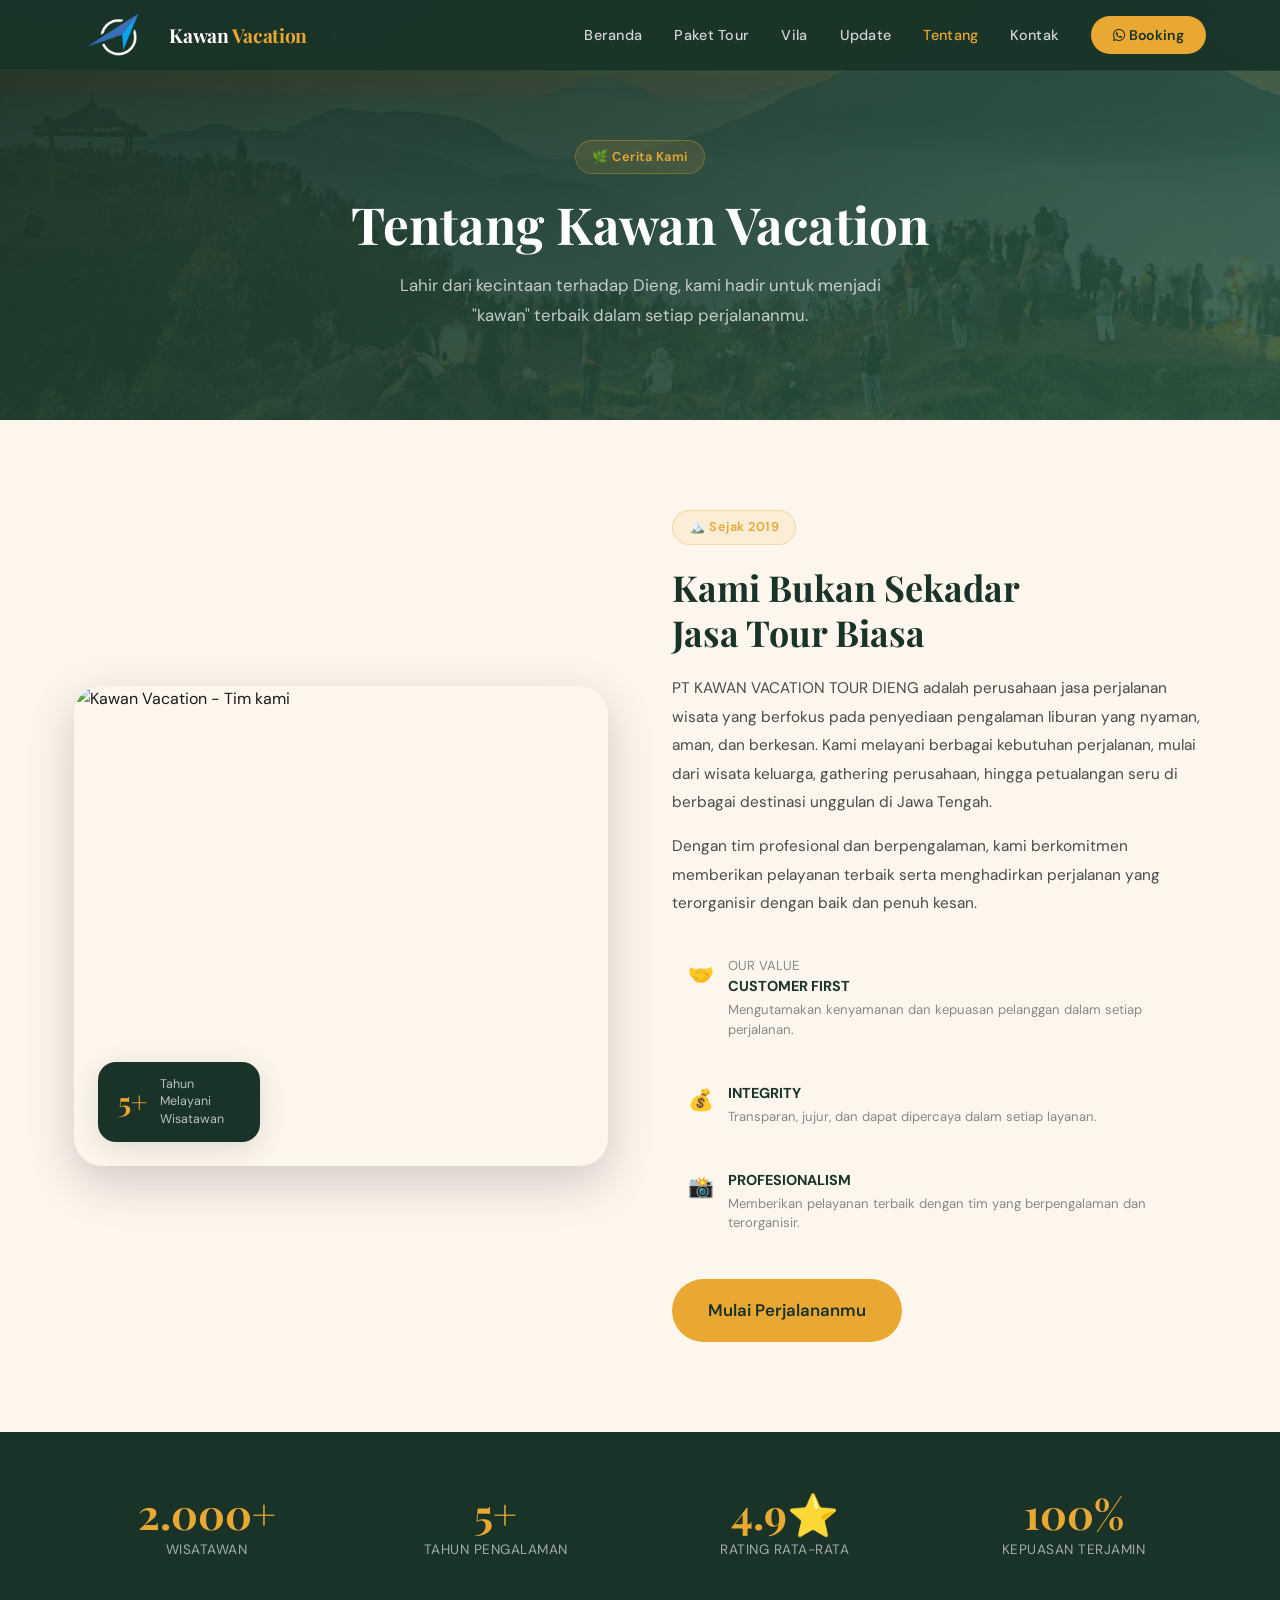
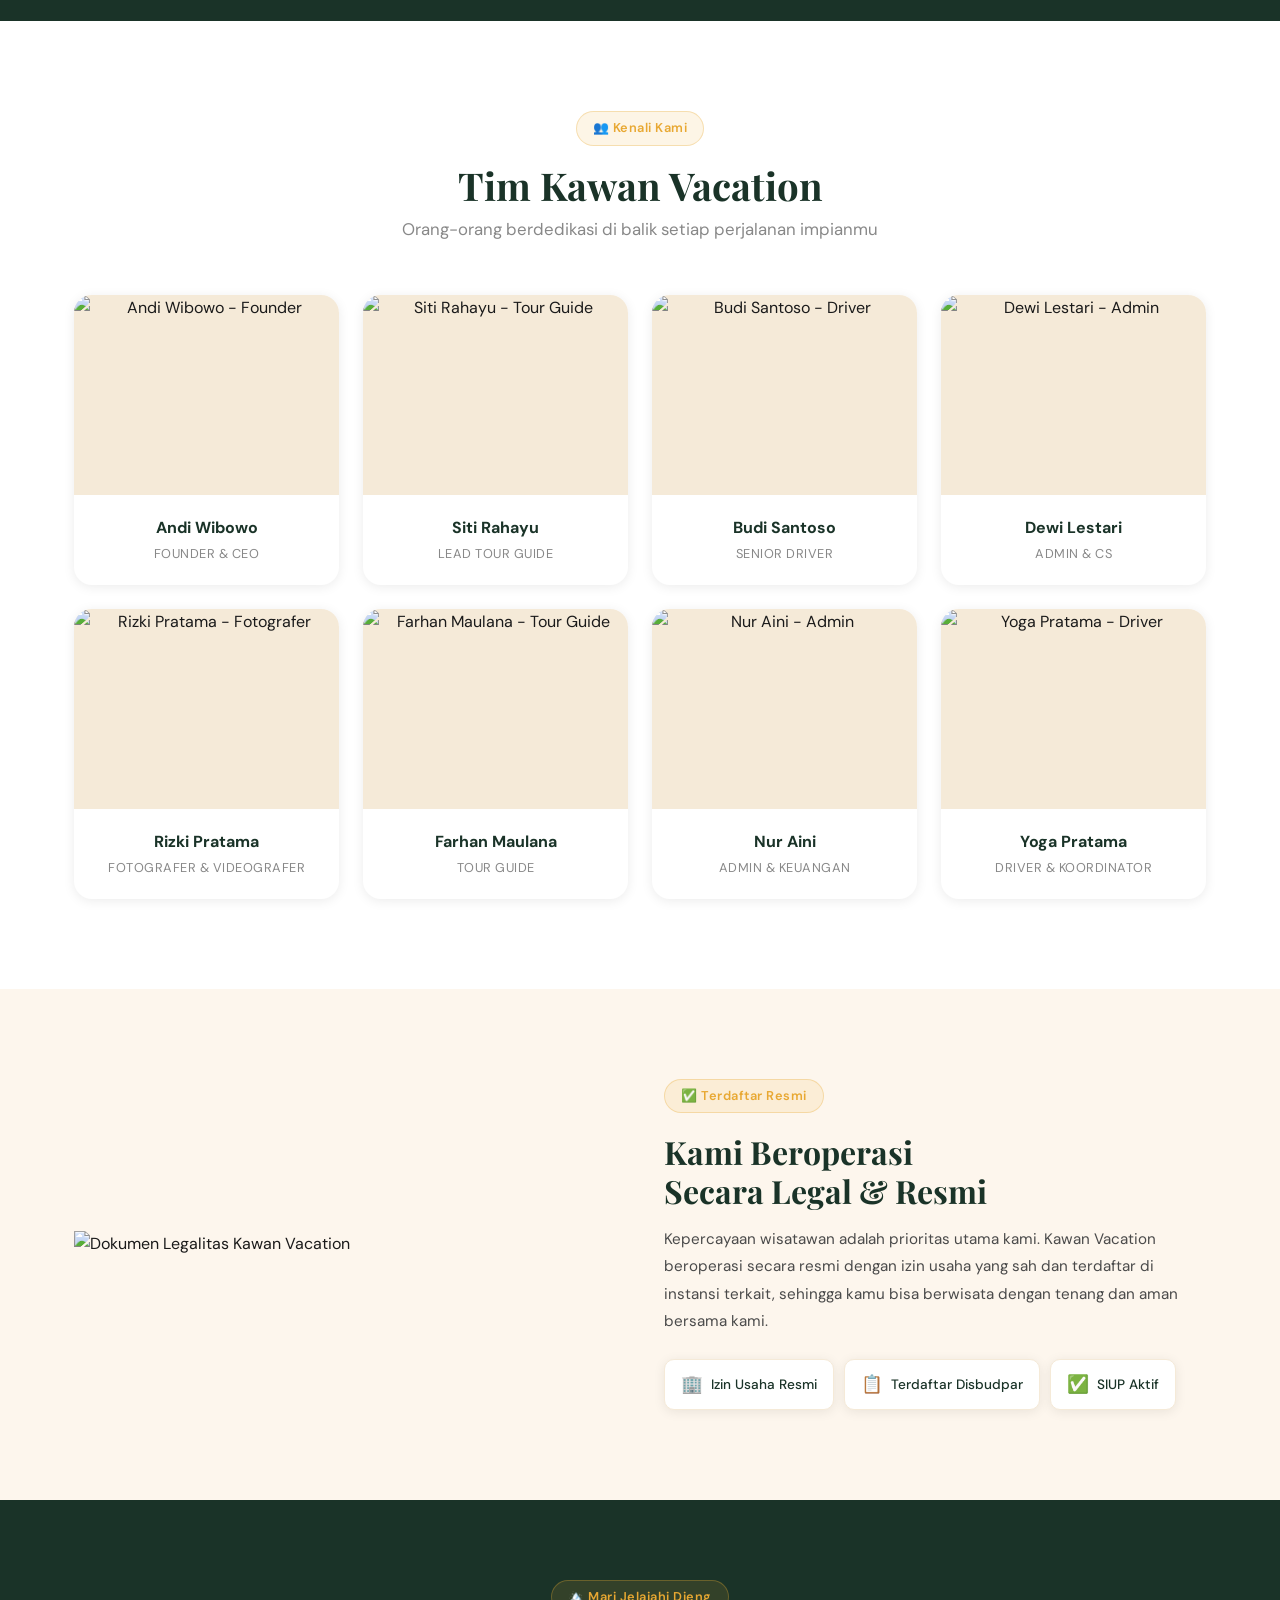
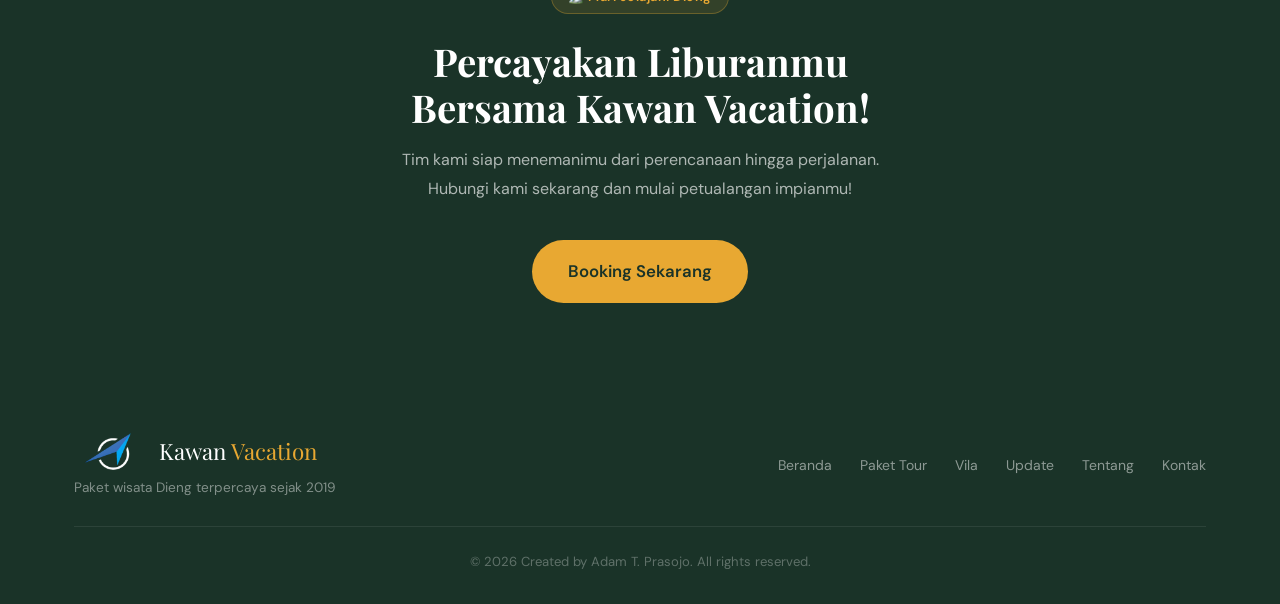
==== commit 85489cbe: "Update about.html" ====
--- a/about.html
+++ b/about.html
@@ -67,14 +67,12 @@
           <p>
             Dengan tim profesional dan berpengalaman, kami berkomitmen memberikan pelayanan terbaik serta menghadirkan perjalanan yang terorganisir dengan baik dan penuh kesan.
           </p>
-          <p>
-            OUR VALUE
-          </p>
 
           <div class="about-values">
             <div class="about-value">
               <div class="v-icon">🤝</div>
               <div>
+                <p>OUR VALUE</p>
                 <h4>CUSTOMER FIRST</h4>
                 <p>Mengutamakan kenyamanan dan kepuasan pelanggan dalam setiap perjalanan.</p>
               </div>
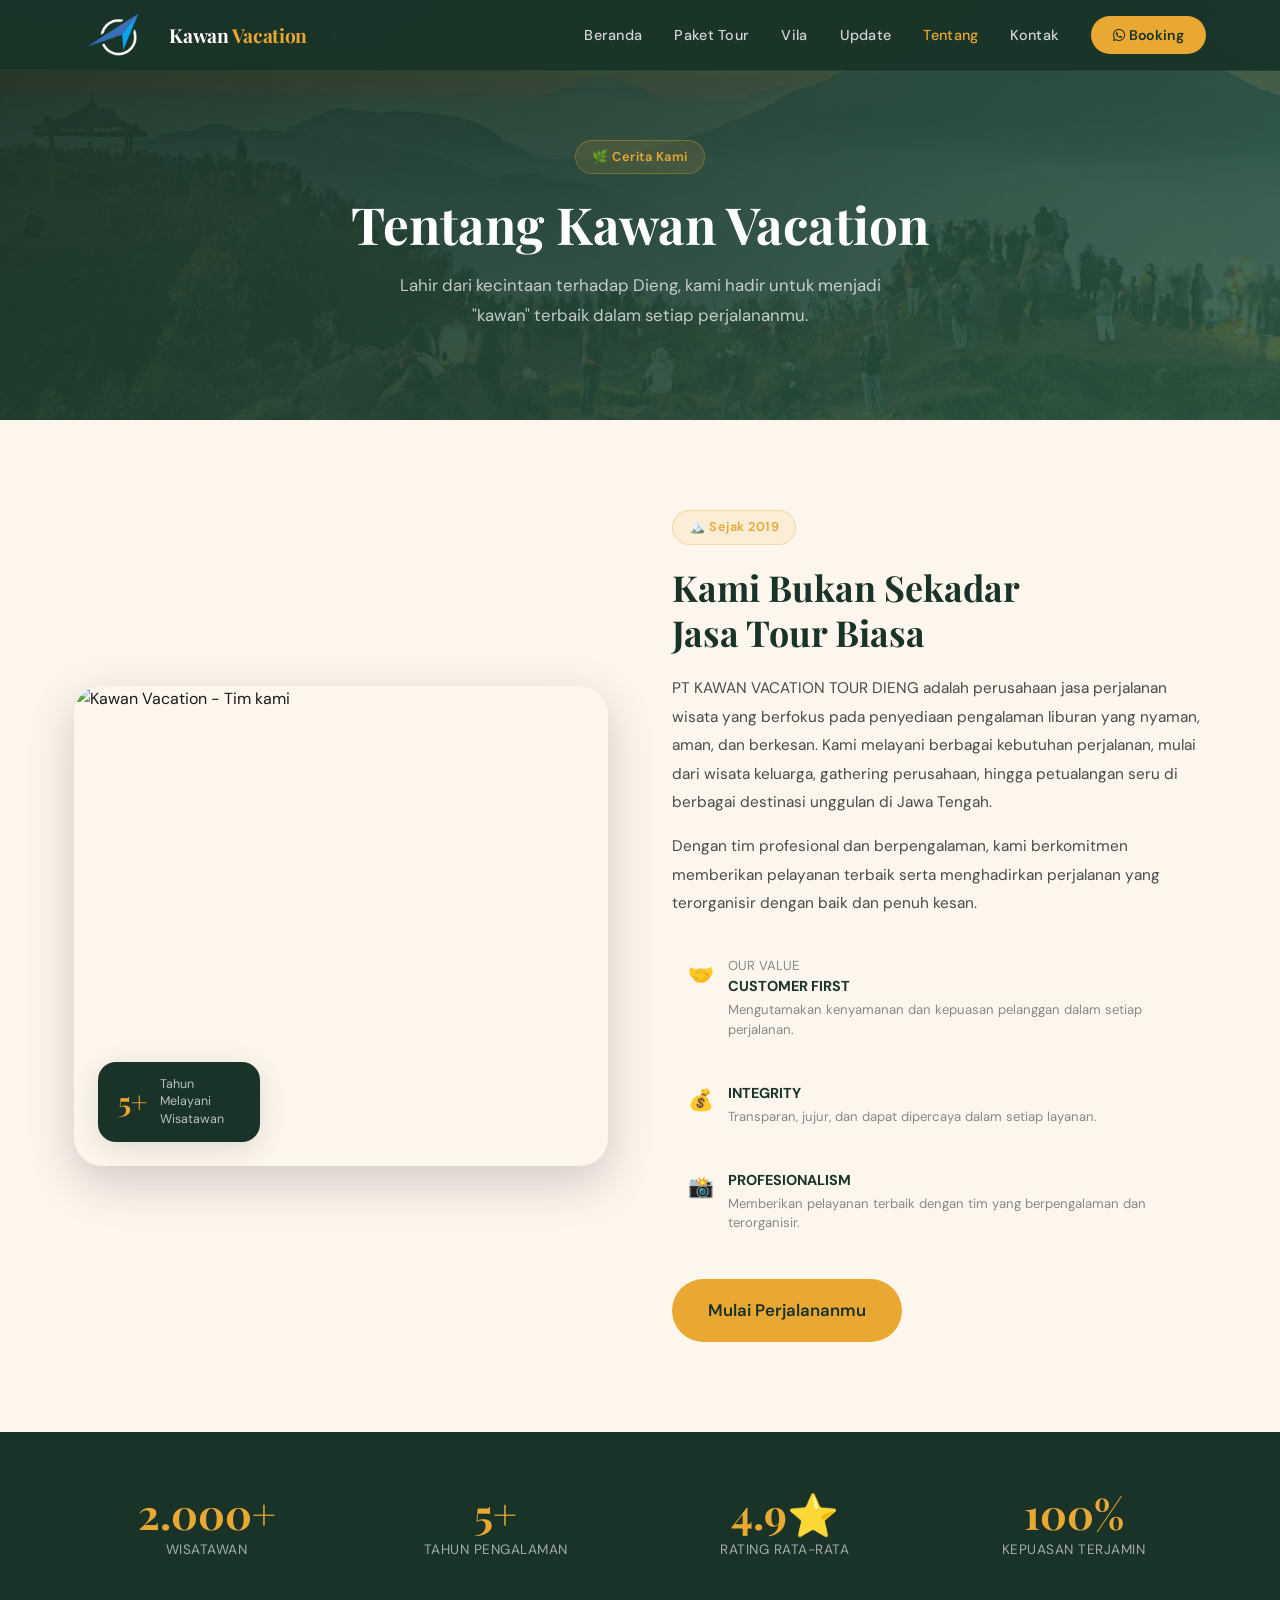
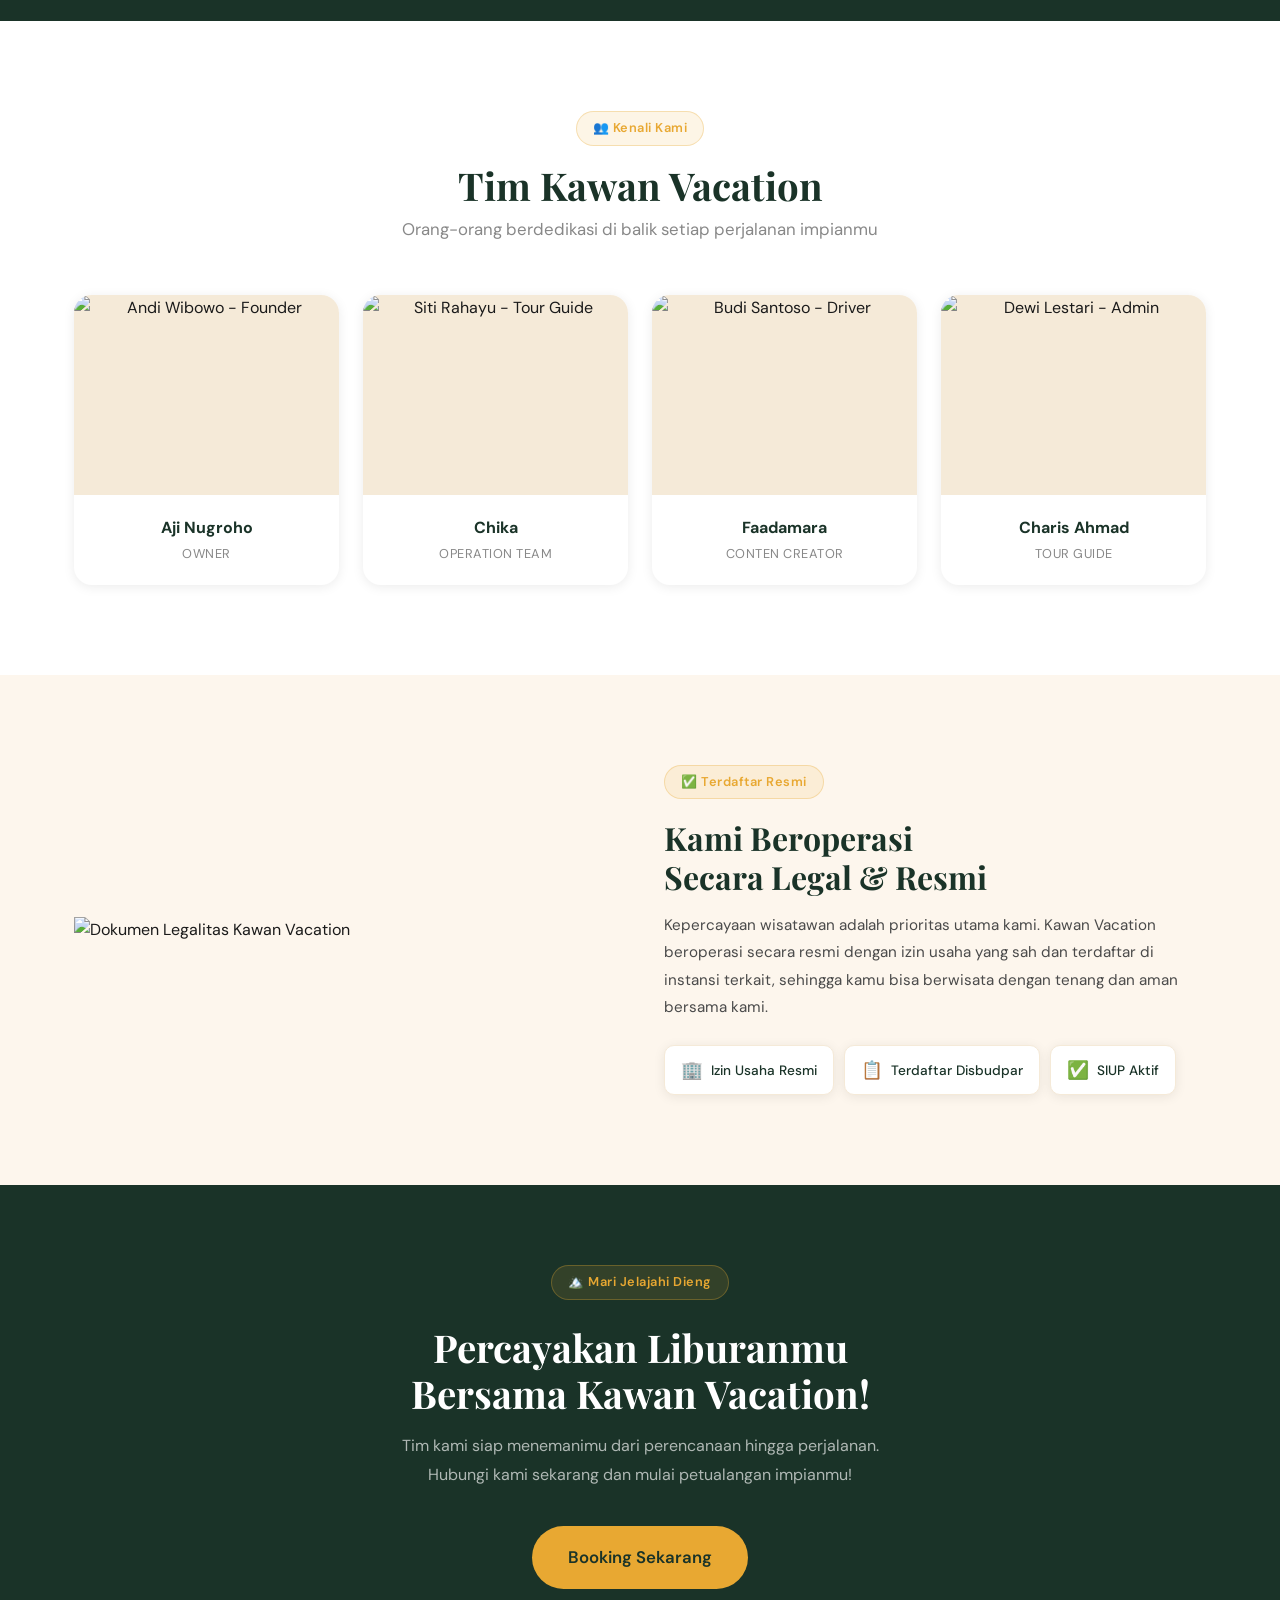
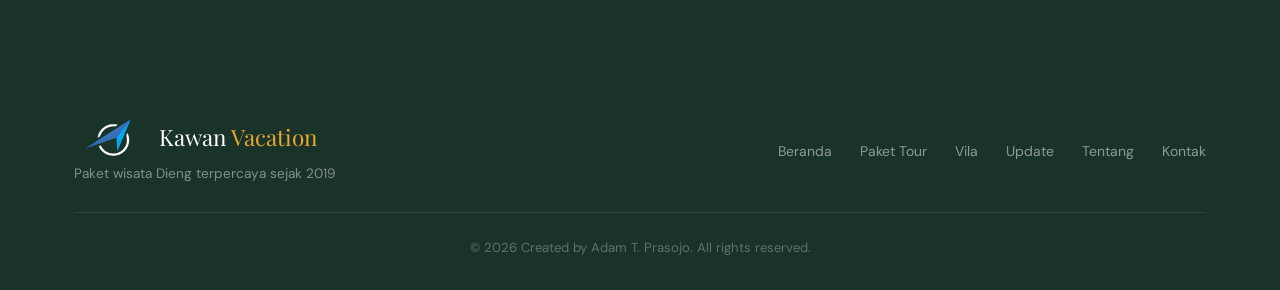
==== commit ad70606f: "Update about.html" ====
--- a/about.html
+++ b/about.html
@@ -140,81 +140,41 @@
 
         <div class="team-card">
           <div class="team-photo">
-            <img src="images/team-1.jpg" alt="Andi Wibowo - Founder" loading="lazy" />
-          </div>
-          <div class="team-info">
-            <h4>Andi Wibowo</h4>
-            <div class="team-role">Founder & CEO</div>
-          </div>
-        </div>
-
-        <div class="team-card">
-          <div class="team-photo">
-            <img src="images/team-1.jpg" alt="Siti Rahayu - Tour Guide" loading="lazy" />
-          </div>
-          <div class="team-info">
-            <h4>Siti Rahayu</h4>
-            <div class="team-role">Lead Tour Guide</div>
-          </div>
-        </div>
-
-        <div class="team-card">
-          <div class="team-photo">
-            <img src="images/team-1.jpg" alt="Budi Santoso - Driver" loading="lazy" />
-          </div>
-          <div class="team-info">
-            <h4>Budi Santoso</h4>
-            <div class="team-role">Senior Driver</div>
-          </div>
-        </div>
-
-        <div class="team-card">
-          <div class="team-photo">
-            <img src="images/team-1.jpg" alt="Dewi Lestari - Admin" loading="lazy" />
-          </div>
-          <div class="team-info">
-            <h4>Dewi Lestari</h4>
-            <div class="team-role">Admin & CS</div>
-          </div>
-        </div>
-
-        <div class="team-card">
-          <div class="team-photo">
-            <img src="images/team-1.jpg" alt="Rizki Pratama - Fotografer" loading="lazy" />
-          </div>
-          <div class="team-info">
-            <h4>Rizki Pratama</h4>
-            <div class="team-role">Fotografer & Videografer</div>
-          </div>
-        </div>
-
-        <div class="team-card">
-          <div class="team-photo">
-            <img src="images/team-1.jpg" alt="Farhan Maulana - Tour Guide" loading="lazy" />
-          </div>
-          <div class="team-info">
-            <h4>Farhan Maulana</h4>
+            <img src="images/aji.jpg" alt="Andi Wibowo - Founder" loading="lazy" />
+          </div>
+          <div class="team-info">
+            <h4>Aji Nugroho</h4>
+            <div class="team-role">Owner</div>
+          </div>
+        </div>
+
+        <div class="team-card">
+          <div class="team-photo">
+            <img src="images/chika.jpg" alt="Siti Rahayu - Tour Guide" loading="lazy" />
+          </div>
+          <div class="team-info">
+            <h4>Chika</h4>
+            <div class="team-role">Operation Team</div>
+          </div>
+        </div>
+
+        <div class="team-card">
+          <div class="team-photo">
+            <img src="images/damar.jpg" alt="Budi Santoso - Driver" loading="lazy" />
+          </div>
+          <div class="team-info">
+            <h4>Faadamara</h4>
+            <div class="team-role">Conten Creator</div>
+          </div>
+        </div>
+
+        <div class="team-card">
+          <div class="team-photo">
+            <img src="images/ahmad.jpg" alt="Dewi Lestari - Admin" loading="lazy" />
+          </div>
+          <div class="team-info">
+            <h4>Charis Ahmad</h4>
             <div class="team-role">Tour Guide</div>
-          </div>
-        </div>
-
-        <div class="team-card">
-          <div class="team-photo">
-            <img src="images/team-1.jpg" alt="Nur Aini - Admin" loading="lazy" />
-          </div>
-          <div class="team-info">
-            <h4>Nur Aini</h4>
-            <div class="team-role">Admin & Keuangan</div>
-          </div>
-        </div>
-
-        <div class="team-card">
-          <div class="team-photo">
-            <img src="images/team-1.jpg" alt="Yoga Pratama - Driver" loading="lazy" />
-          </div>
-          <div class="team-info">
-            <h4>Yoga Pratama</h4>
-            <div class="team-role">Driver & Koordinator</div>
           </div>
         </div>
 
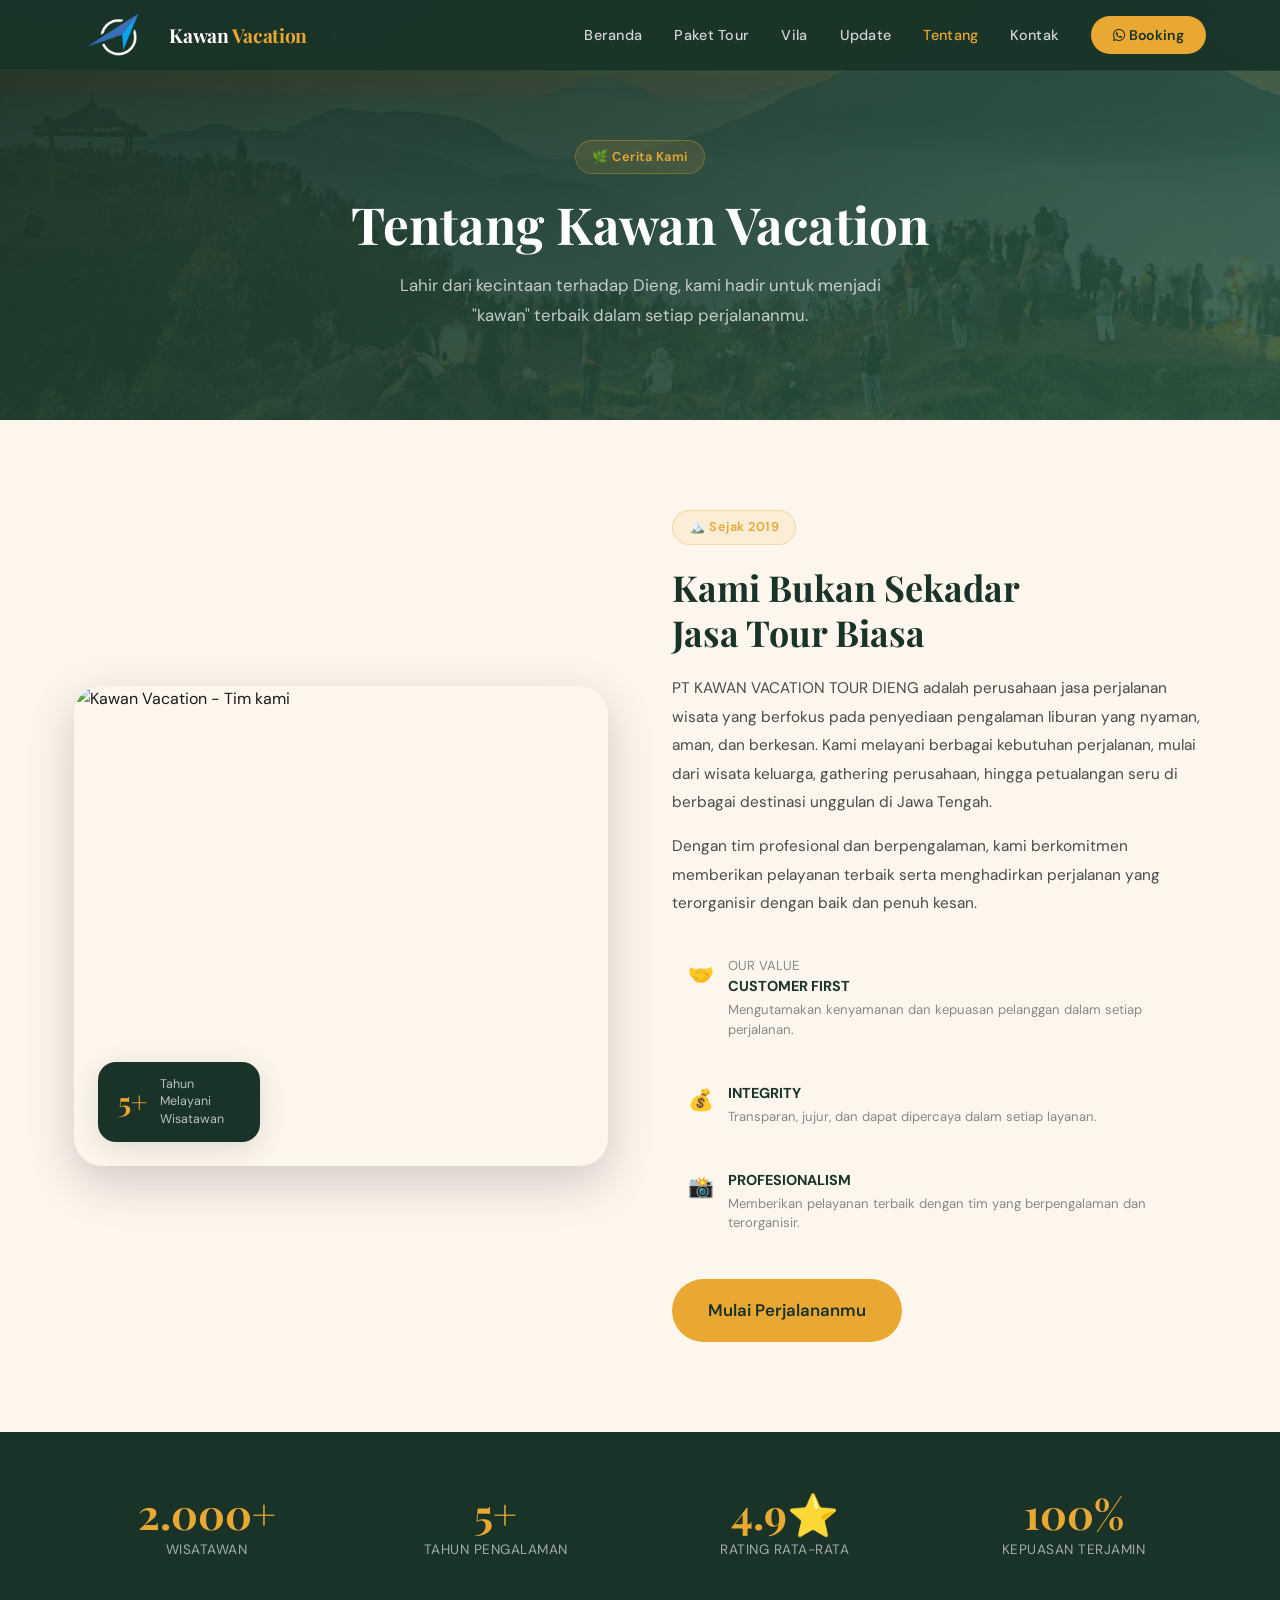
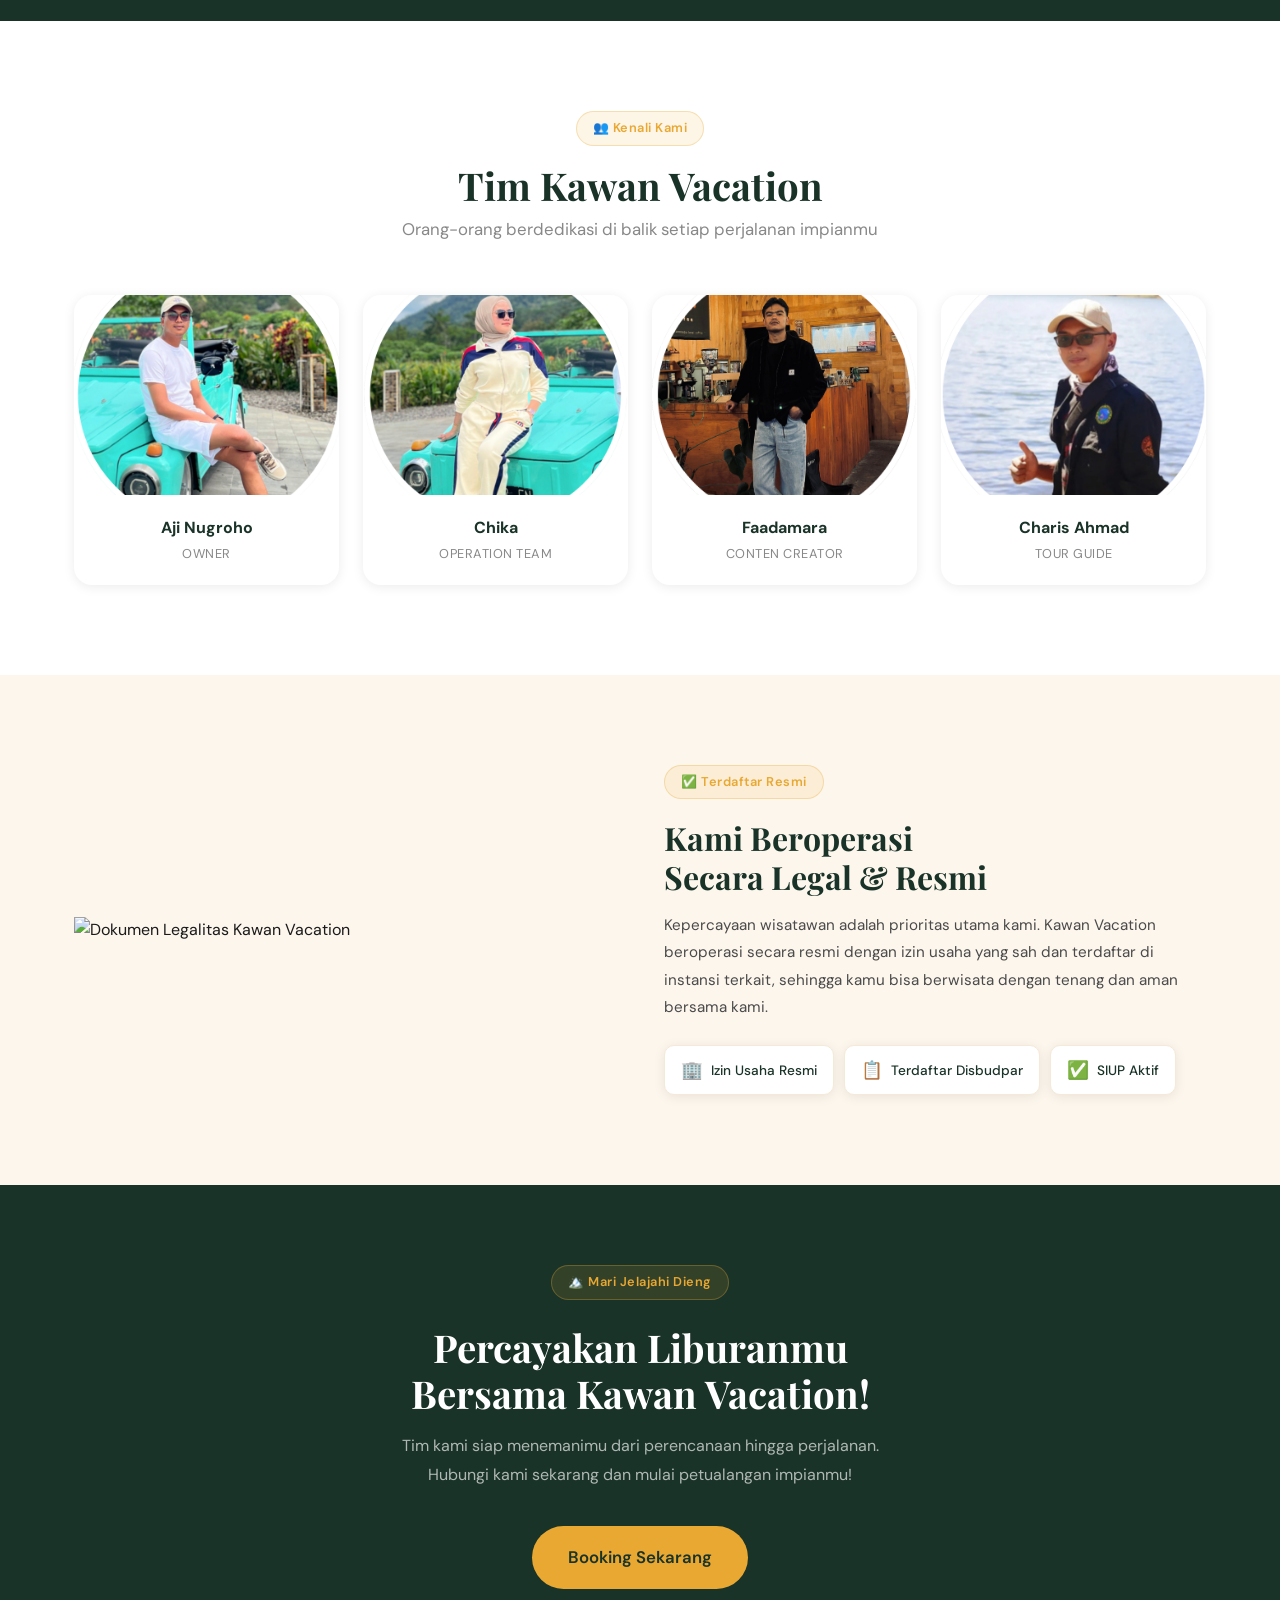
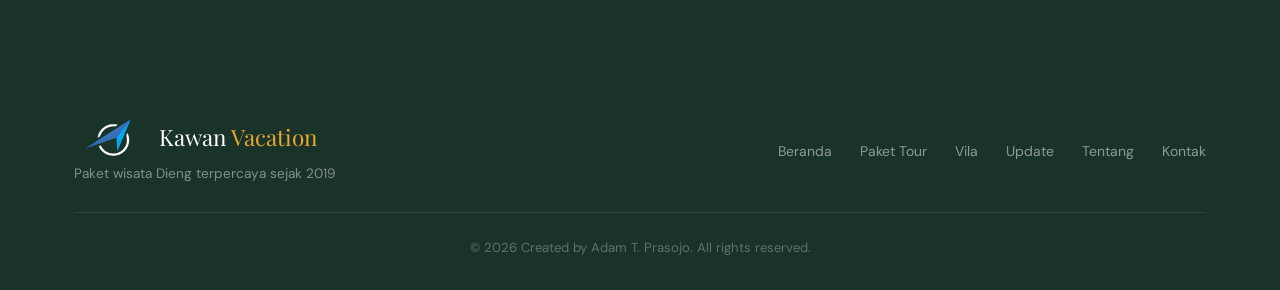
==== commit 38b05c6e: "Update about.html" ====
--- a/about.html
+++ b/about.html
@@ -50,7 +50,7 @@
 
         <!-- Image Side -->
         <div class="about-story-img">
-          <img src="images/tour-1.jpg" alt="Kawan Vacation - Tim kami" loading="lazy" />
+          <img src="images/team.jpg" alt="Kawan Vacation - Tim kami" loading="lazy" />
           <div class="img-badge">
             <div class="badge-num">5+</div>
             <div class="badge-label">Tahun Melayani Wisatawan</div>
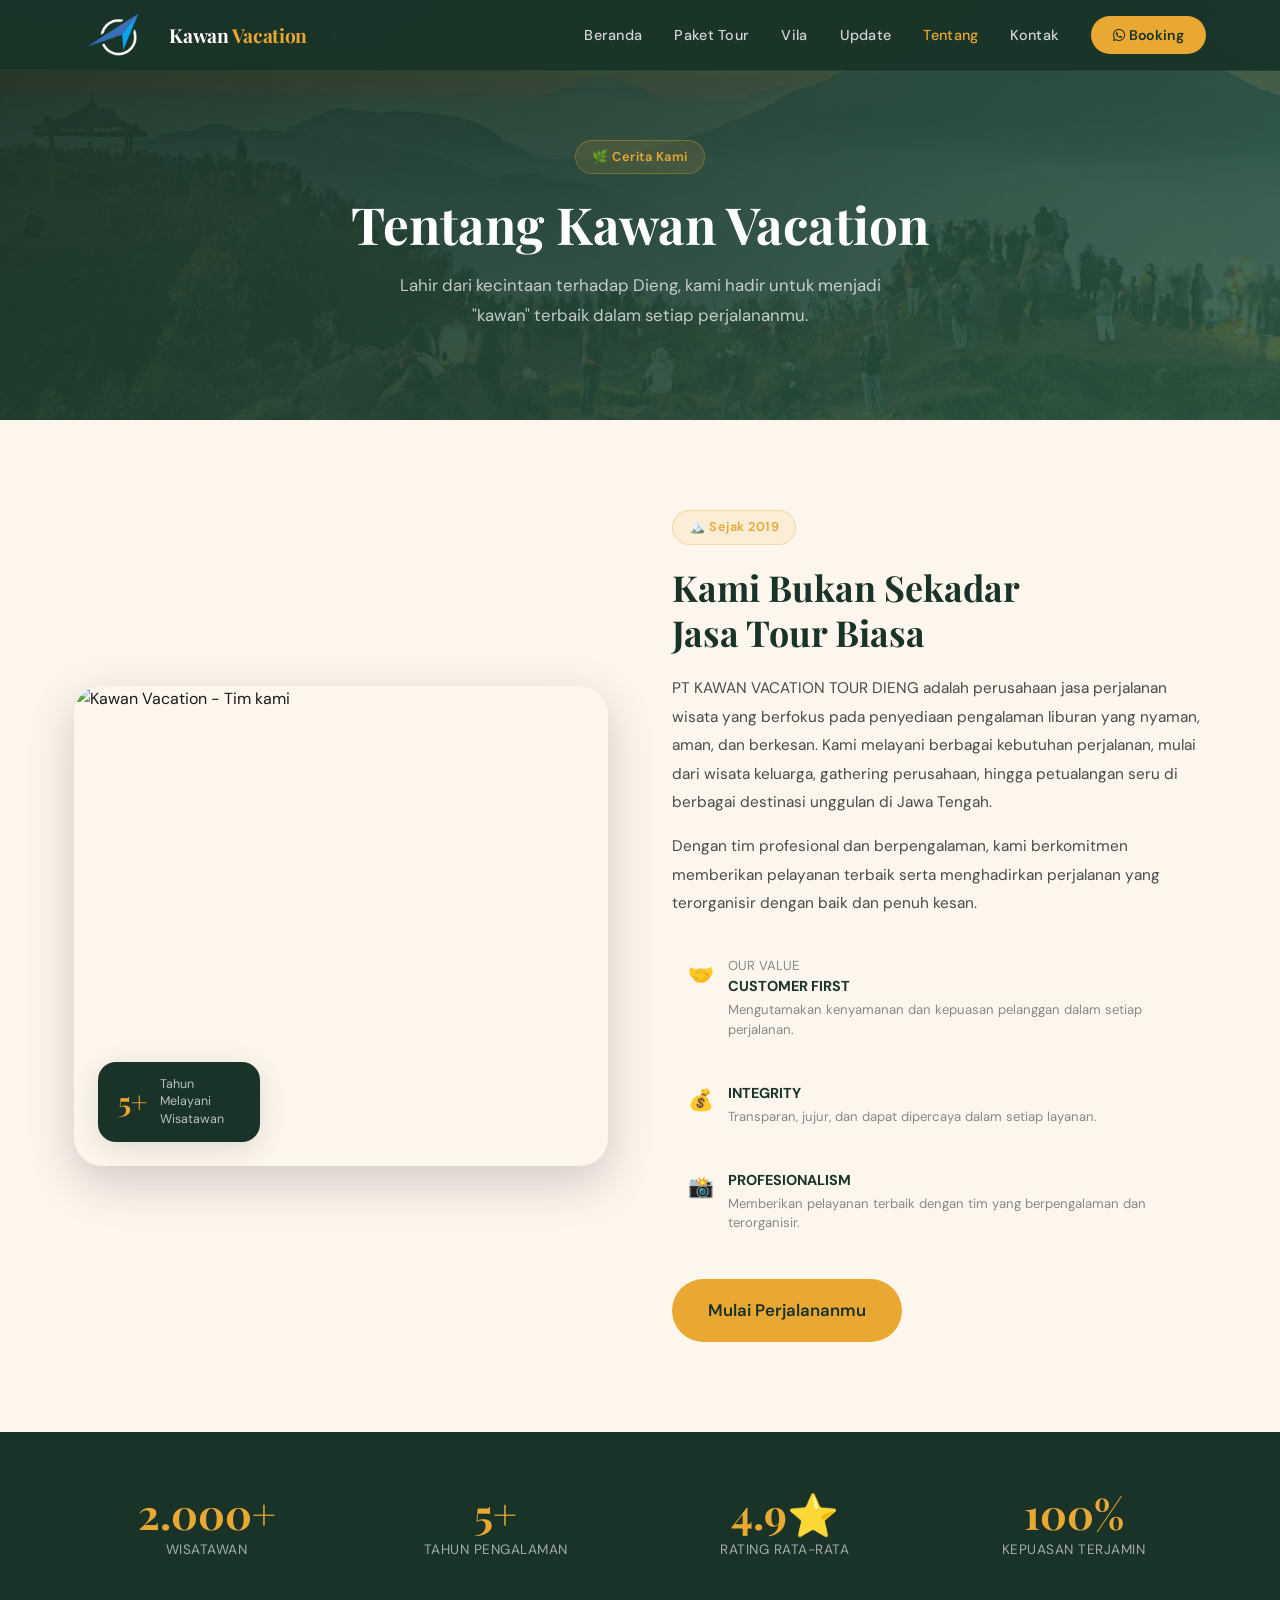
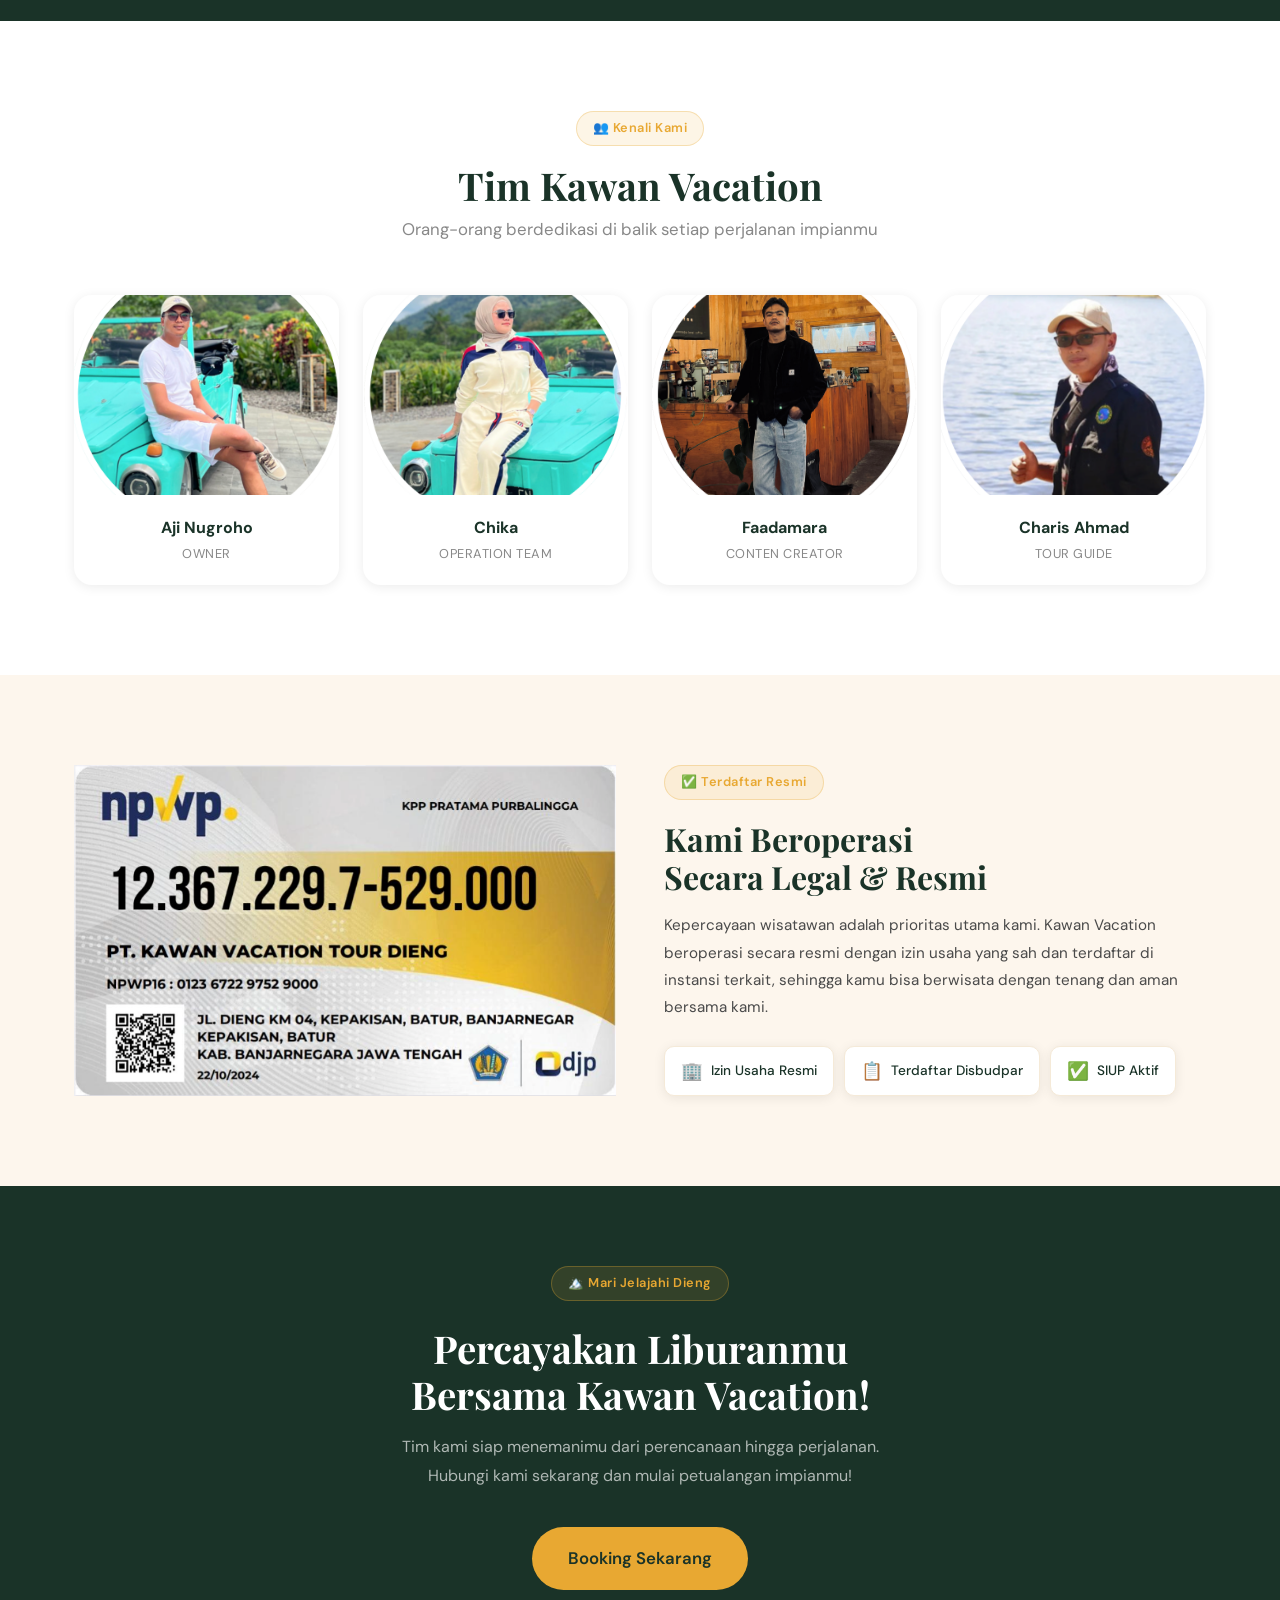
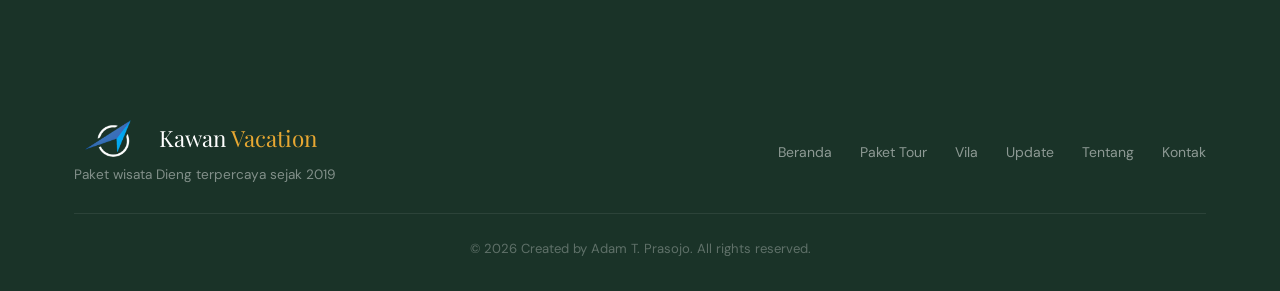
==== commit 6c63a087: "Update about.html" ====
--- a/about.html
+++ b/about.html
@@ -188,7 +188,7 @@
       <div class="legal-inner">
 
         <div class="legalitas-img-wrap">
-          <img src="images/legal.jpg" alt="Dokumen Legalitas Kawan Vacation" loading="lazy" />
+          <img src="images/legalitas.jpg" alt="Dokumen Legalitas Kawan Vacation" loading="lazy" />
         </div>
 
         <div class="legal-content">
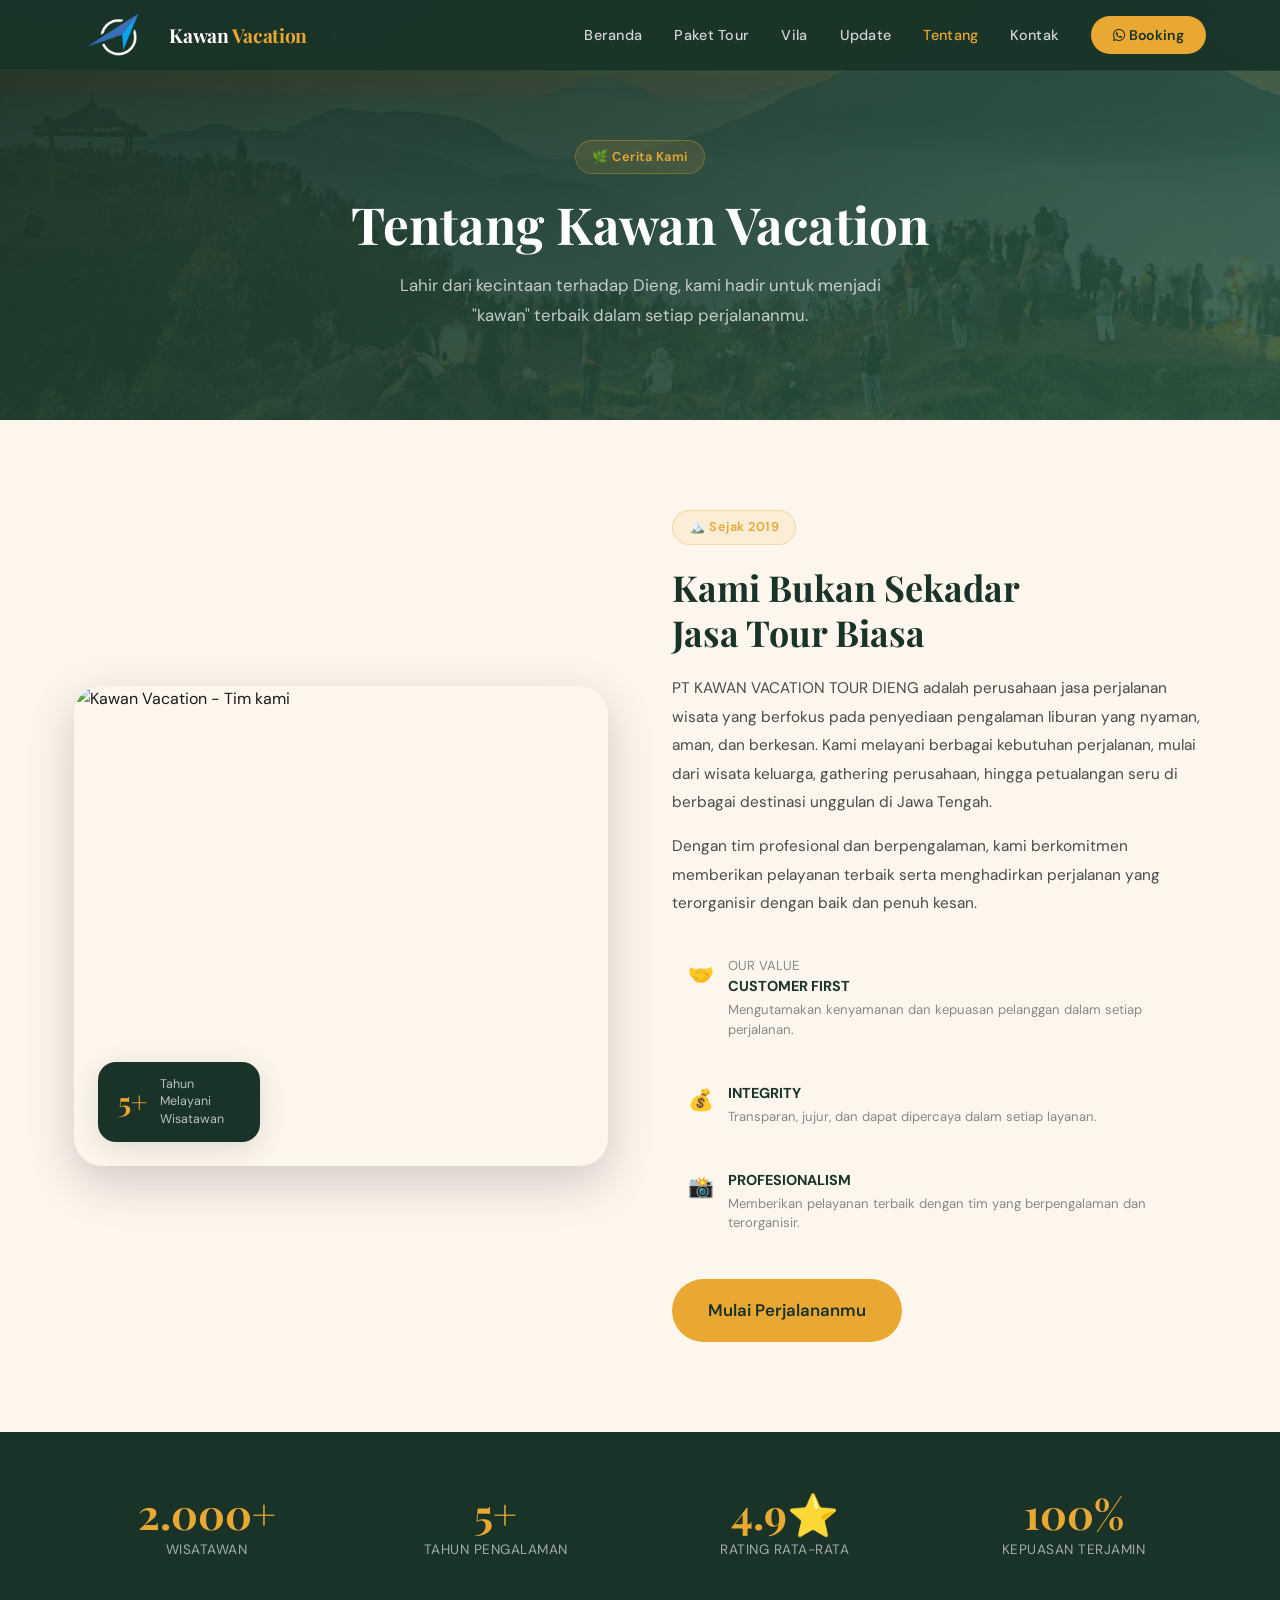
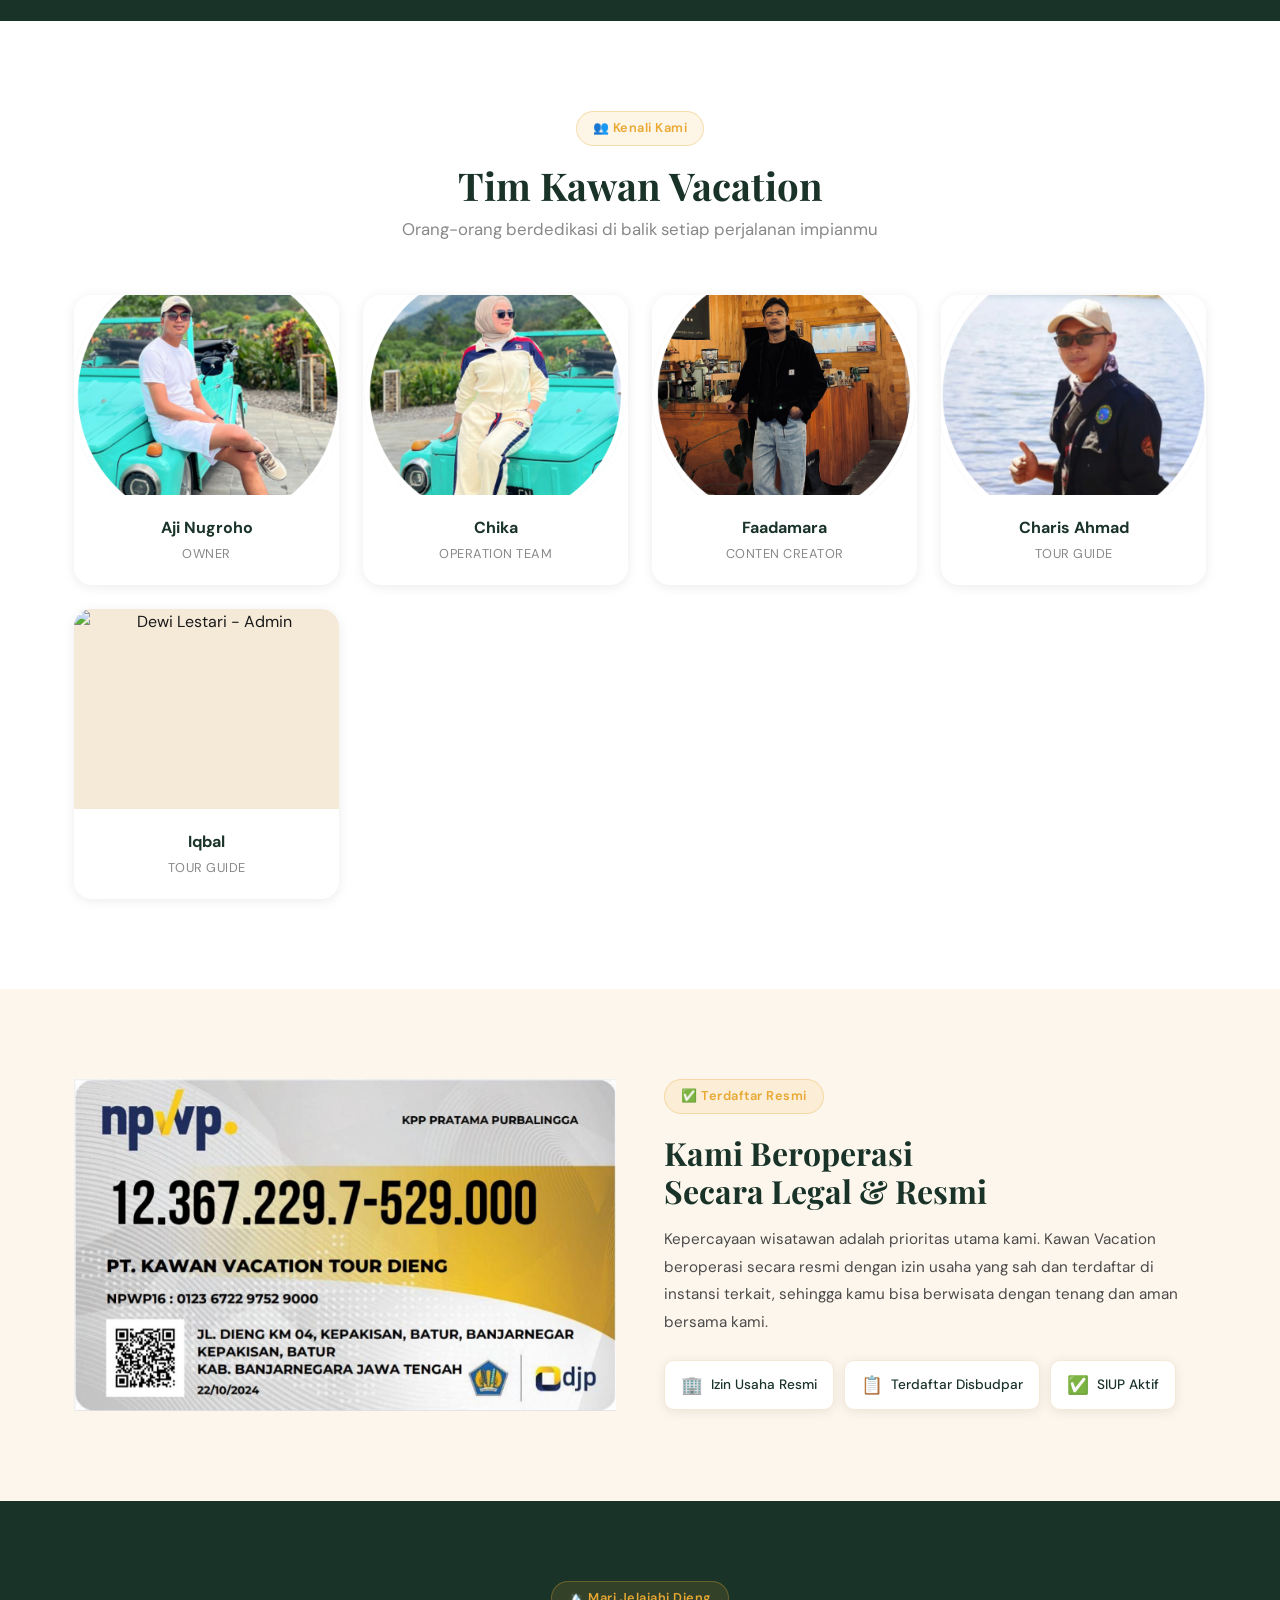
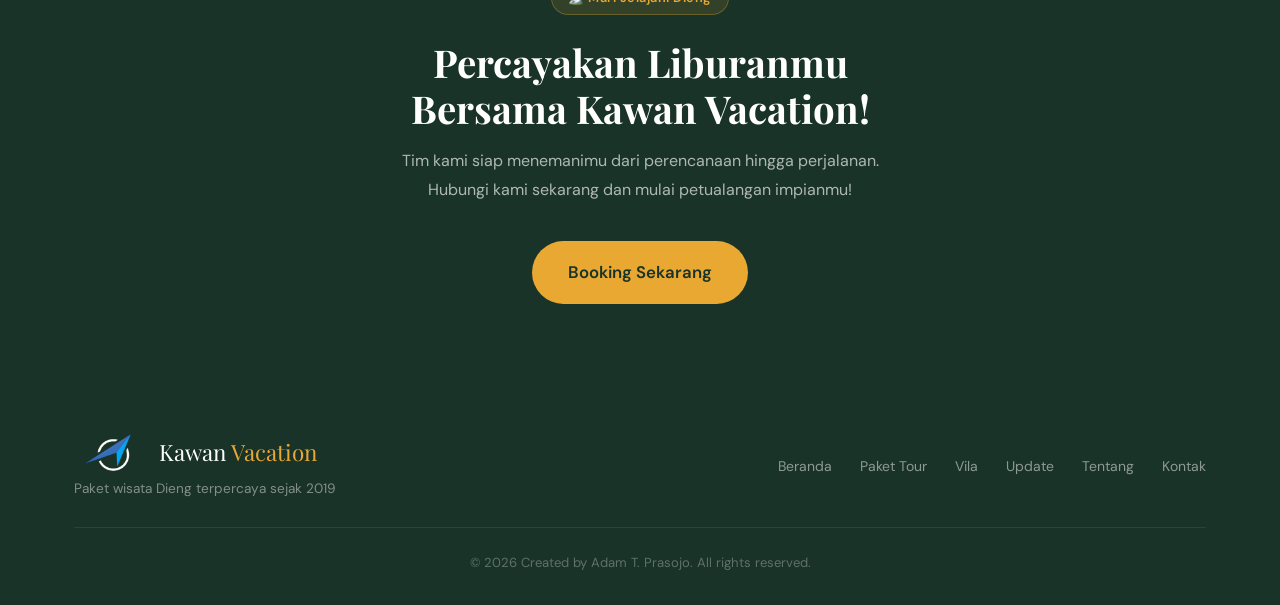
==== commit 683b4885: "Update about.html" ====
--- a/about.html
+++ b/about.html
@@ -178,6 +178,16 @@
           </div>
         </div>
 
+        <div class="team-card">
+          <div class="team-photo">
+            <img src="images/iqbal.jpg" alt="Dewi Lestari - Admin" loading="lazy" />
+          </div>
+          <div class="team-info">
+            <h4>Iqbal</h4>
+            <div class="team-role">Tour Guide</div>
+          </div>
+        </div>
+
       </div>
     </div>
   </section>
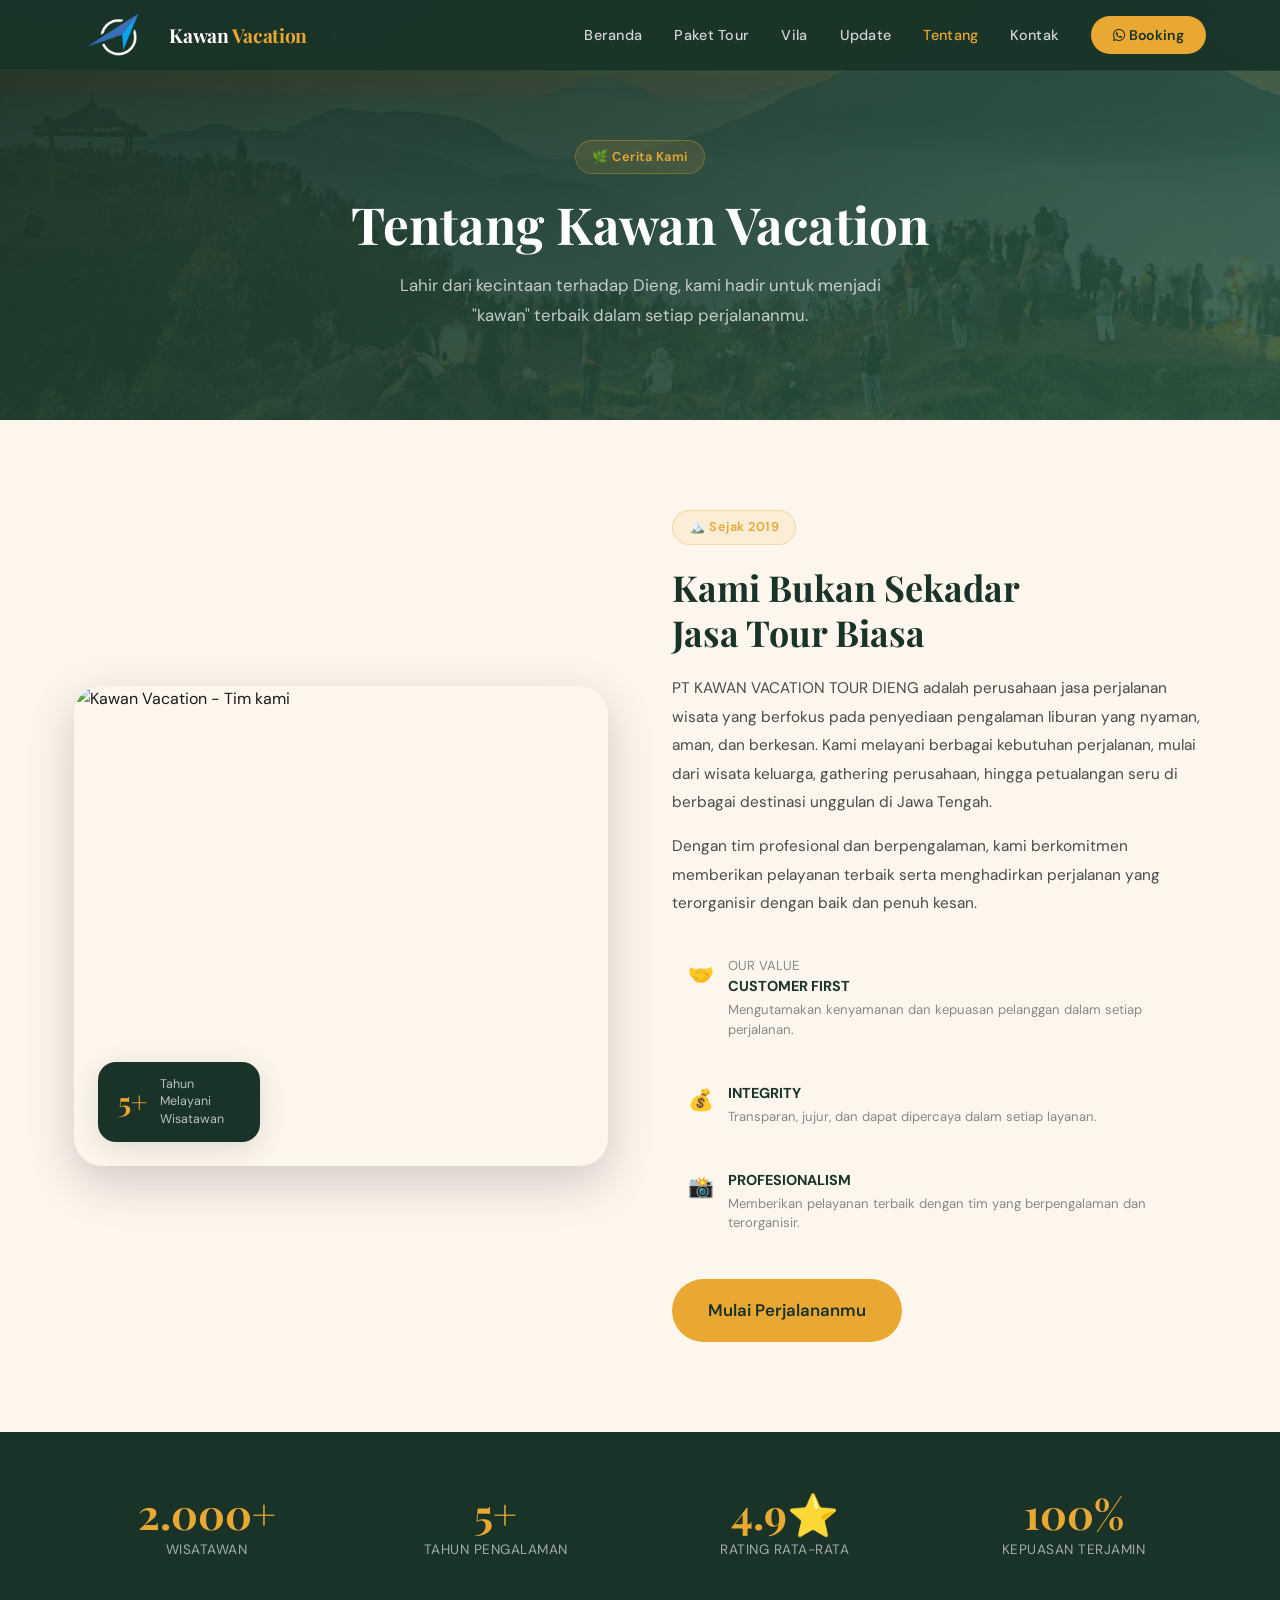
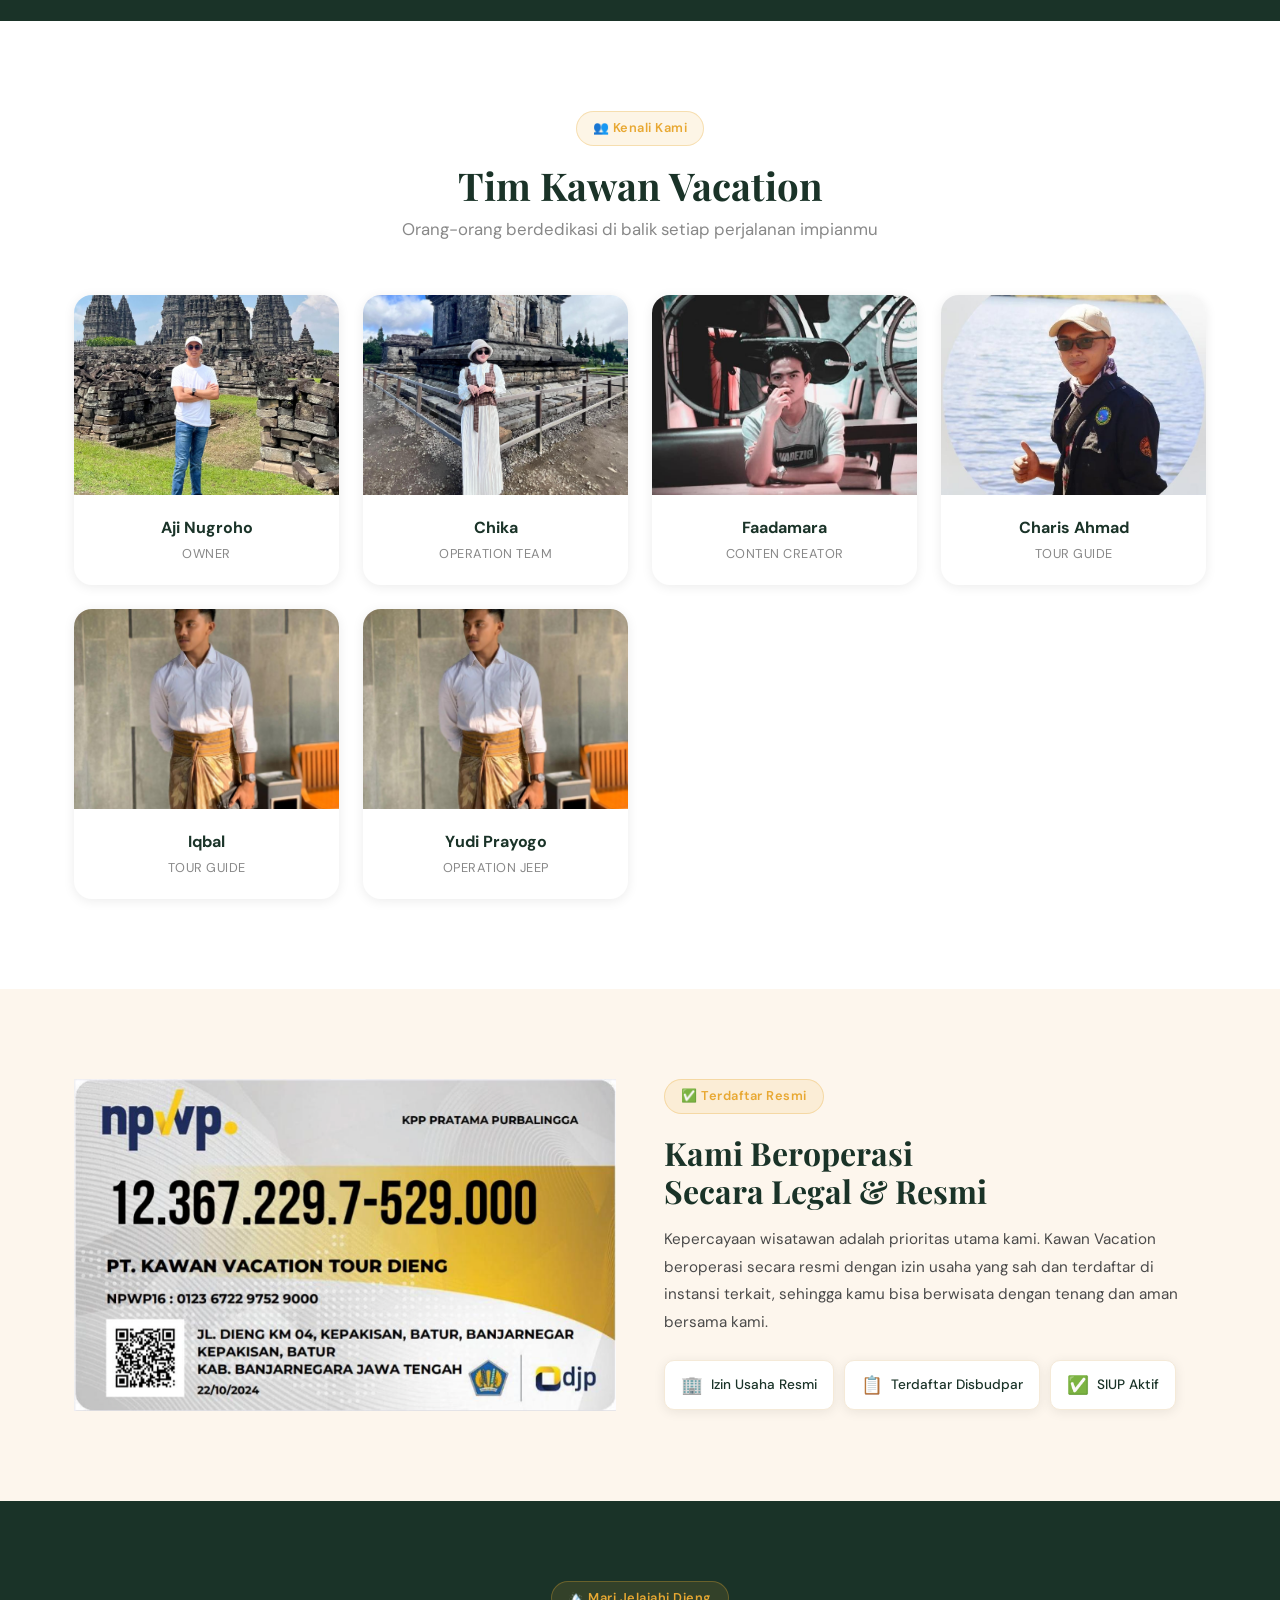
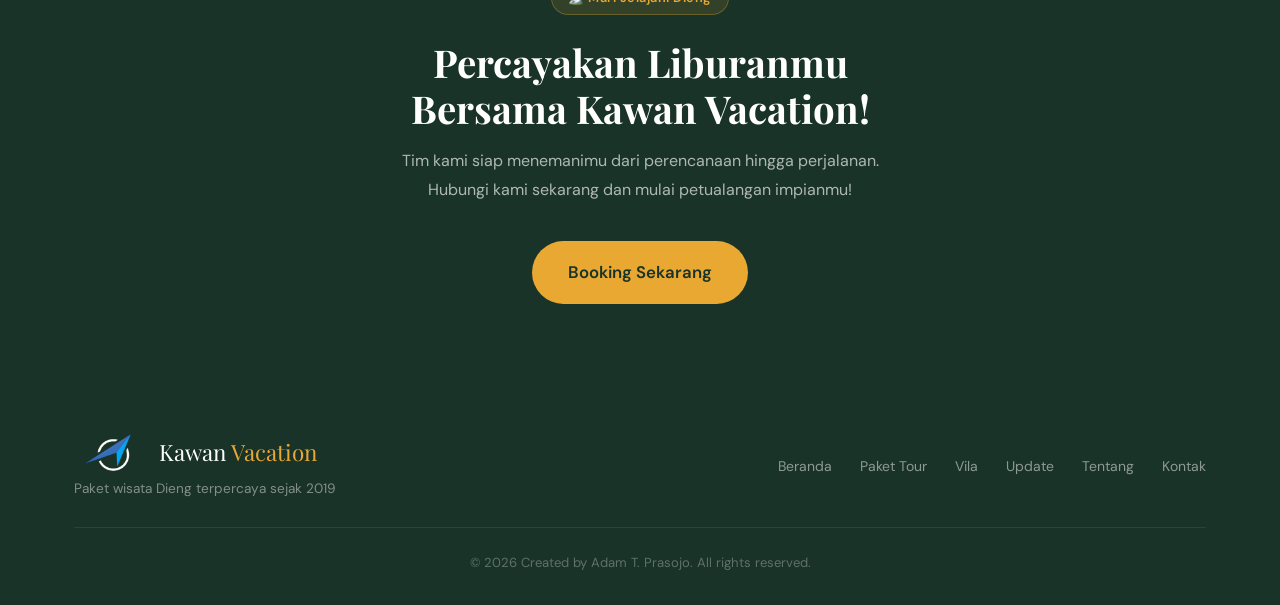
==== commit 0e88ac1d: "Update about.html" ====
--- a/about.html
+++ b/about.html
@@ -187,6 +187,16 @@
             <div class="team-role">Tour Guide</div>
           </div>
         </div>
+        
+        <div class="team-card">
+          <div class="team-photo">
+            <img src="images/iqbal.jpg" alt="Dewi Lestari - Admin" loading="lazy" />
+          </div>
+          <div class="team-info">
+            <h4>Yudi Prayogo</h4>
+            <div class="team-role">Operation Jeep</div>
+          </div>
+        </div>
 
       </div>
     </div>
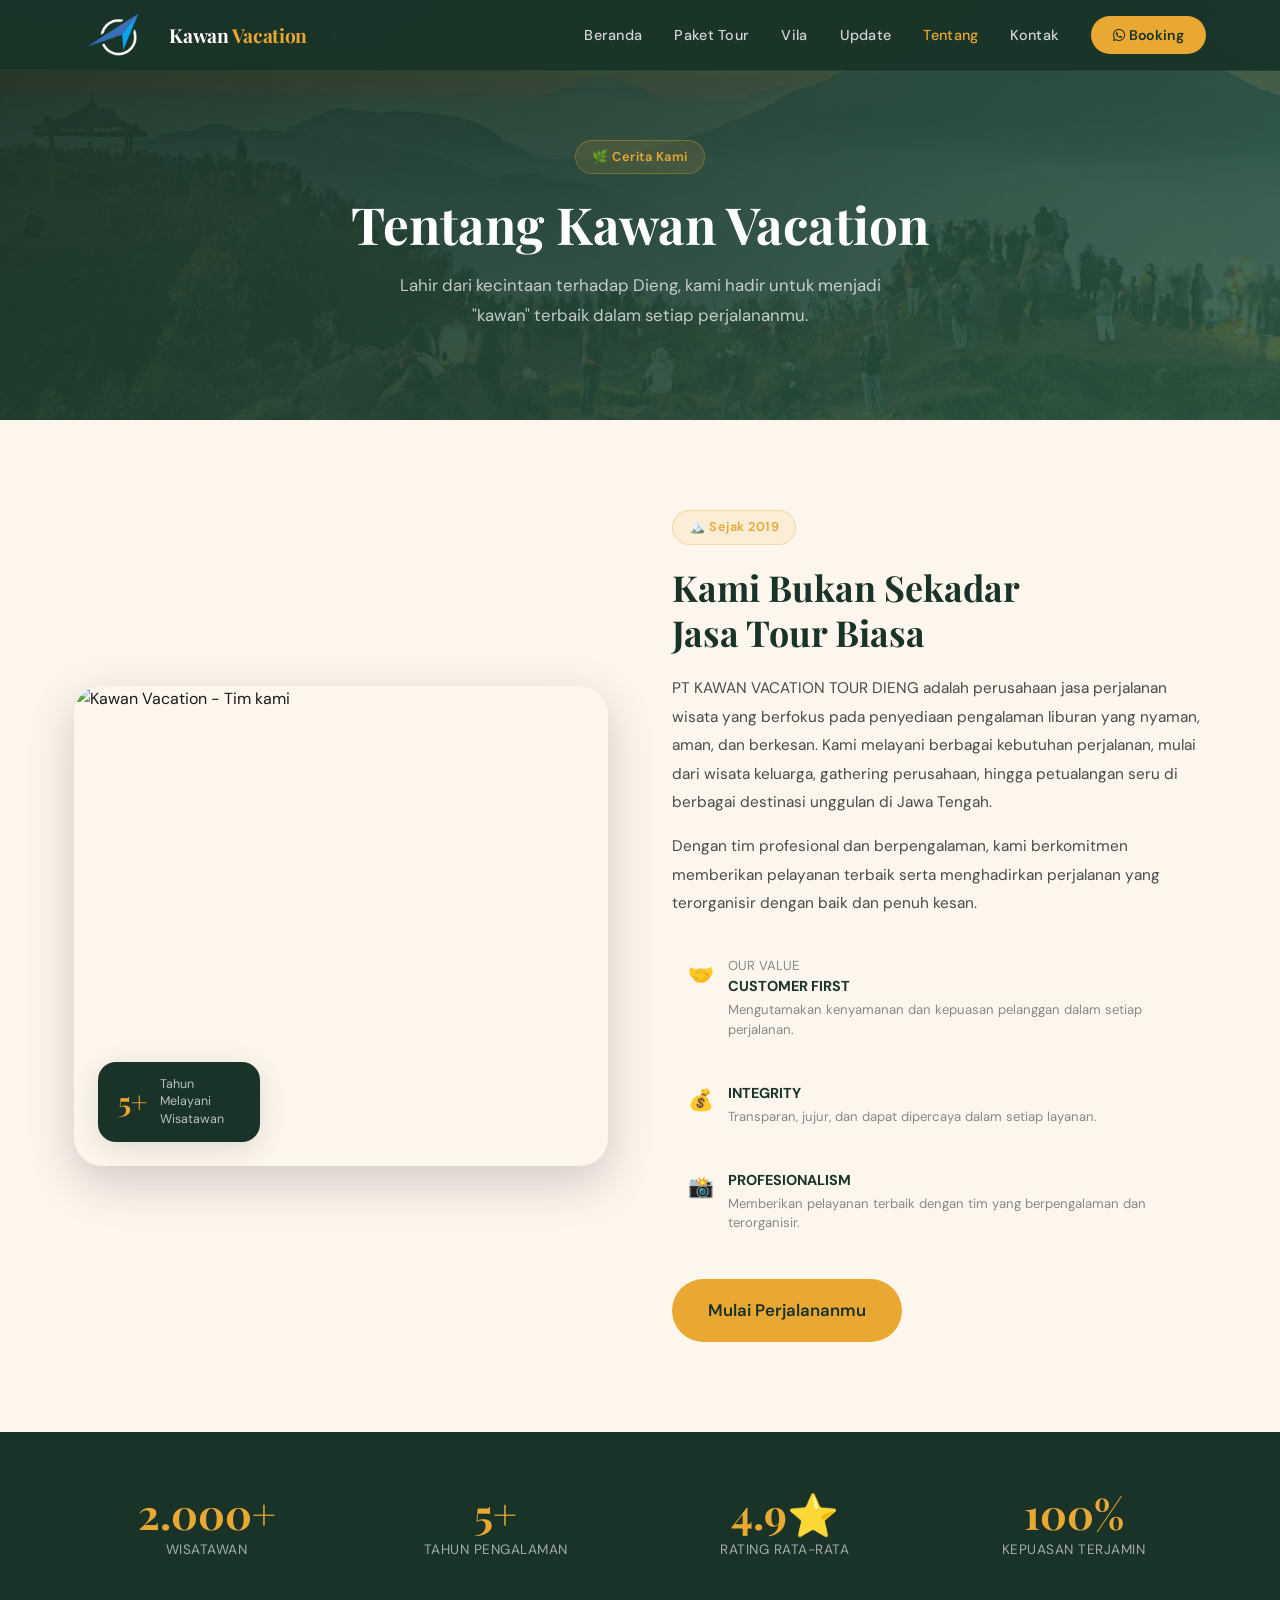
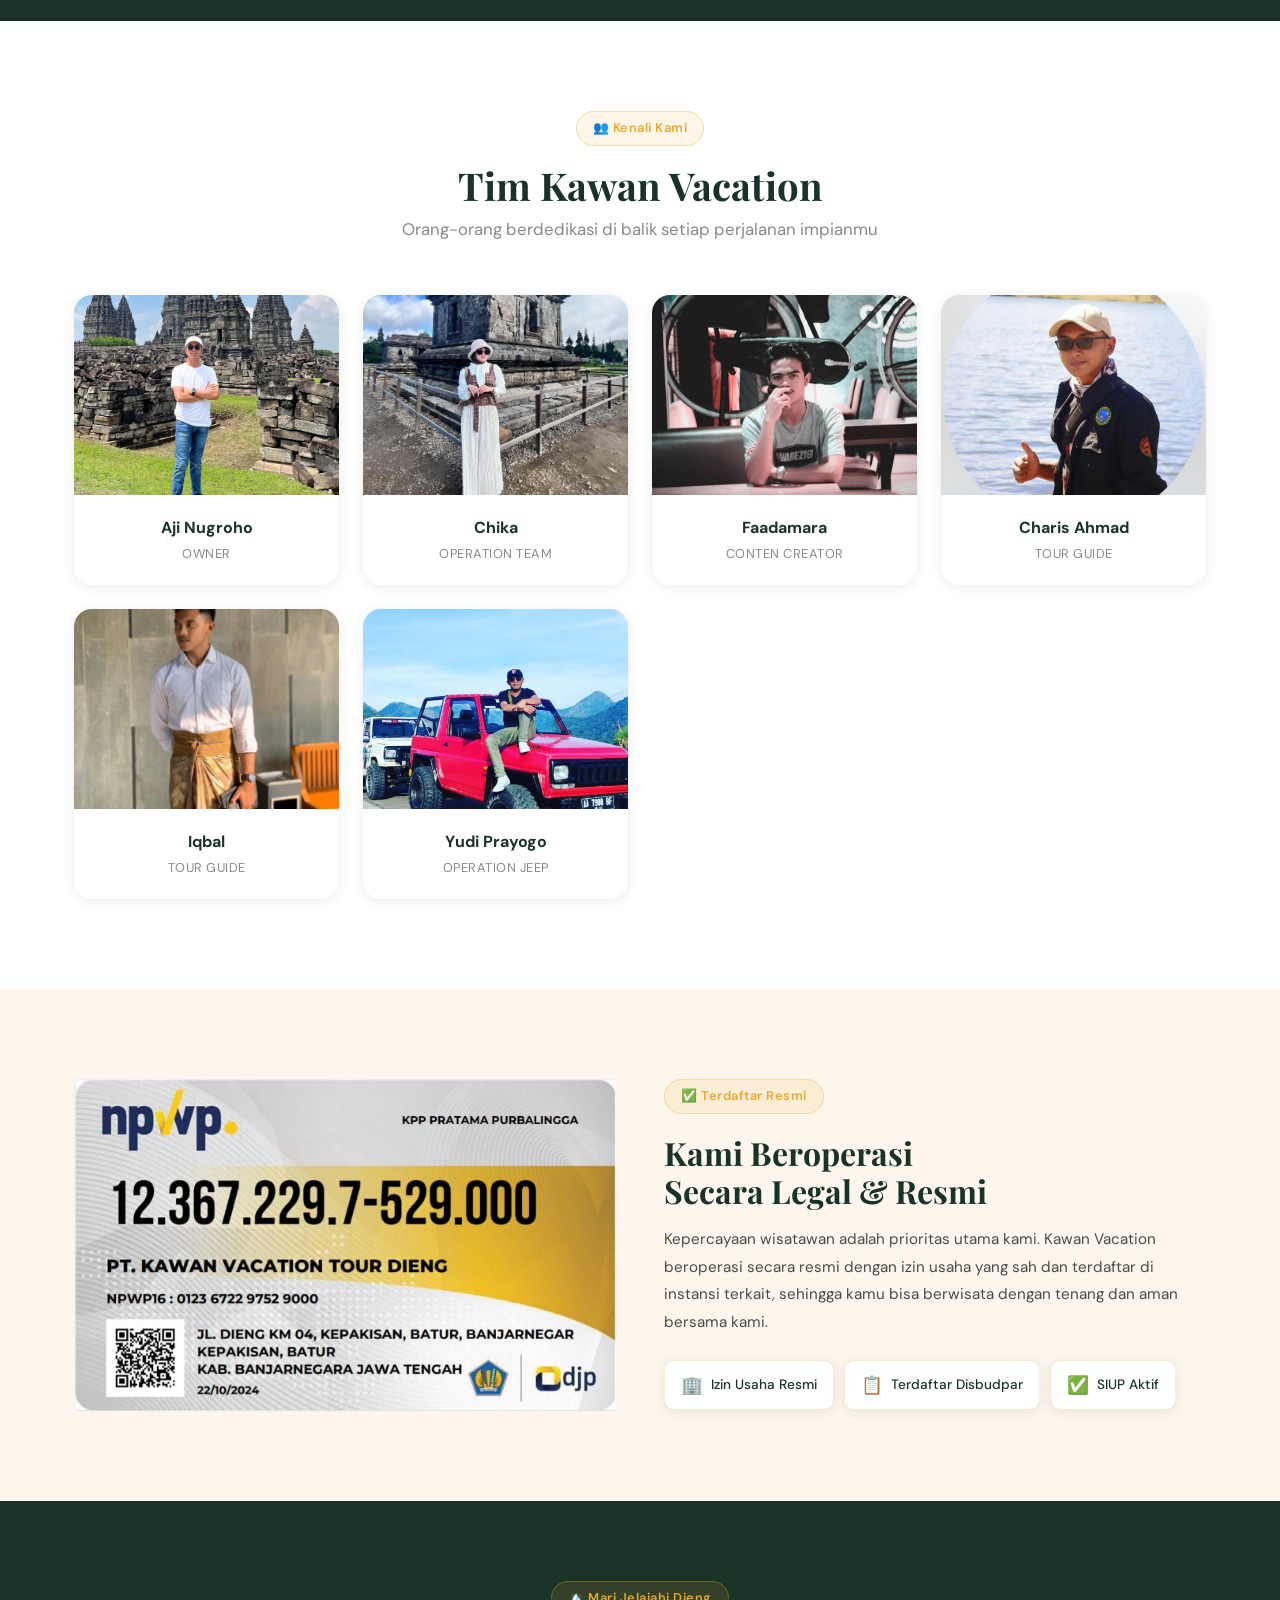
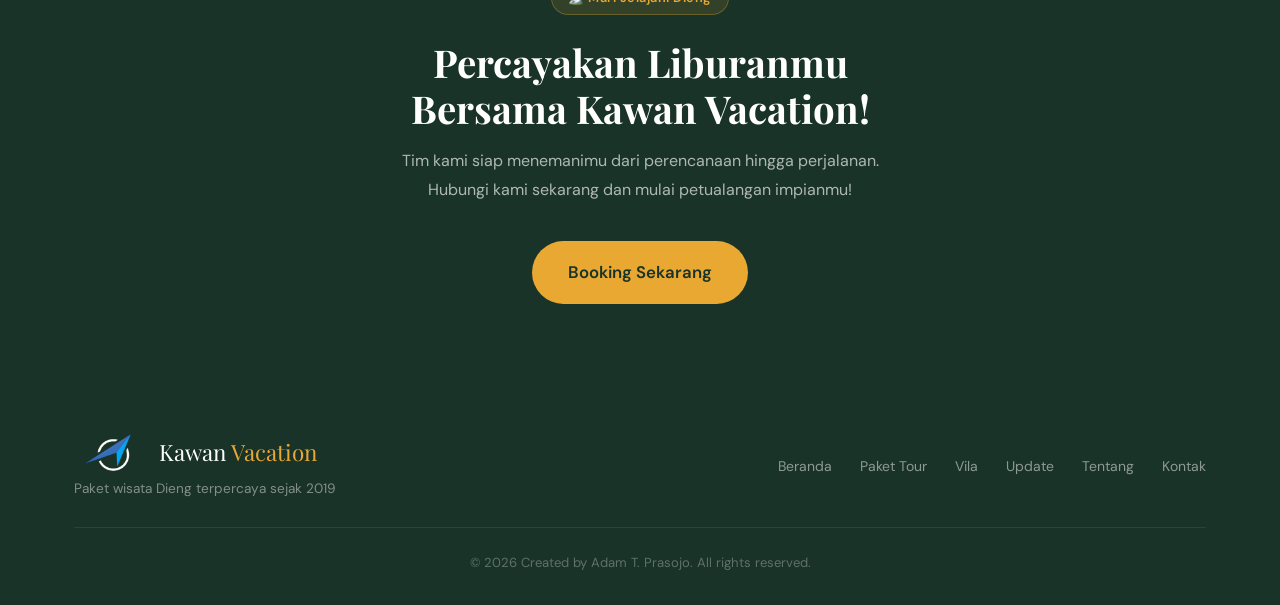
==== commit 4e37676a: "Update about.html" ====
--- a/about.html
+++ b/about.html
@@ -190,7 +190,7 @@
         
         <div class="team-card">
           <div class="team-photo">
-            <img src="images/iqbal.jpg" alt="Dewi Lestari - Admin" loading="lazy" />
+            <img src="images/yudi.jpg" alt="Dewi Lestari - Admin" loading="lazy" />
           </div>
           <div class="team-info">
             <h4>Yudi Prayogo</h4>
